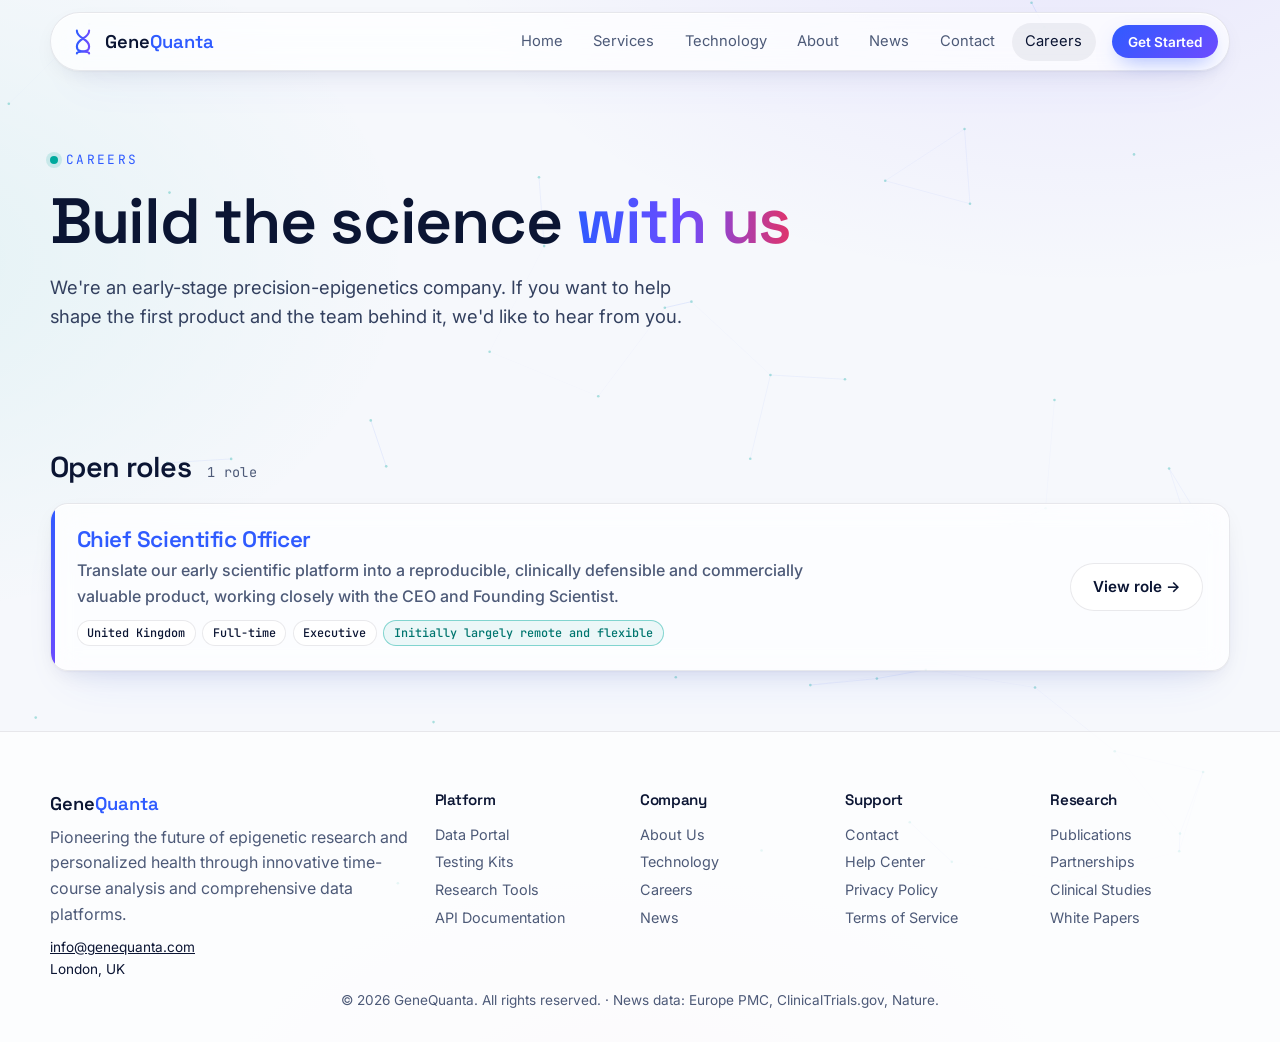
==== careers.html @ 1d5de852 "Add files via upload" ====
<!doctype html>
<html lang="en">
<head>
<meta charset="utf-8"><meta name="viewport" content="width=device-width,initial-scale=1">
<title>Careers · GeneQuanta</title>
<meta name="description" content="Join GeneQuanta. Open roles, including Chief Scientific Officer (United Kingdom, initially remote and flexible).">
<meta property="og:title" content="Careers at GeneQuanta"><meta property="og:description" content="Open roles at GeneQuanta, a precision-epigenetics company. Apply online."><meta property="og:type" content="website"><meta property="og:url" content="https://double2strand.github.io/genequanta-webpage/careers.html"><link rel="canonical" href="https://double2strand.github.io/genequanta-webpage/careers.html">
<meta name="theme-color" content="#f6f8fc">
<link rel="icon" href="assets/favicon.svg" type="image/svg+xml">
<link rel="preconnect" href="https://fonts.googleapis.com"><link rel="preconnect" href="https://fonts.gstatic.com" crossorigin>
<link href="https://fonts.googleapis.com/css2?family=Space+Grotesk:wght@400;500;600;700&family=Inter:wght@300;400;500;600&family=JetBrains+Mono:wght@400;500&display=swap" rel="stylesheet">
<link rel="stylesheet" href="assets/css/style.css">
<link rel="stylesheet" href="assets/css/careers.css">
<script type="application/ld+json">
{
 "@context": "https://schema.org/",
 "@type": "JobPosting",
 "title": "Chief Scientific Officer",
 "description": "<p>GeneQuanta is developing a proprietary epigenetic biomarker platform designed to identify functionally active regulatory regions.</p><p>As Chief Scientific Officer, you will work closely with the CEO and Founding Scientist to translate our early scientific platform into a reproducible, clinically defensible and commercially valuable product. This is a hands-on, outward-facing role for someone who enjoys the earliest stage of company formation. Initially, the work can be performed largely remotely and flexibly. As GeneQuanta raises funding and develops laboratory operations, the role is expected to grow into a full-time executive appointment.</p><ul><li>Define the lead product, intended use and target product profile.</li><li>Translate the founding science into a focused, stage-gated development plan.</li><li>Lead assay standardisation, analytical validation and biomarker development.</li><li>Design the clinical-validation strategy, including external cohorts and biobank partnerships.</li><li>Establish appropriate data, quality and regulatory foundations.</li><li>Build and eventually lead an integrated laboratory, computational and translational team.</li><li>Represent the company to investors, clinicians, regulators and pharmaceutical partners.</li><li>Support fundraising, scientific diligence, partnerships and intellectual-property development.</li></ul>",
 "identifier": {
  "@type": "PropertyValue",
  "name": "GeneQuanta Private Ltd",
  "value": "chief-scientific-officer"
 },
 "datePosted": "2026-10-07",
 "employmentType": "FULL_TIME",
 "hiringOrganization": {
  "@type": "Organization",
  "name": "GeneQuanta Private Ltd",
  "sameAs": "https://double2strand.github.io/genequanta-webpage/",
  "logo": "https://double2strand.github.io/genequanta-webpage/assets/favicon.svg"
 },
 "jobLocationType": "TELECOMMUTE",
 "applicantLocationRequirements": {
  "@type": "Country",
  "name": "United Kingdom"
 },
 "jobLocation": {
  "@type": "Place",
  "address": {
   "@type": "PostalAddress",
   "addressCountry": "GB"
  }
 },
 "directApply": true,
 "url": "https://double2strand.github.io/genequanta-webpage/careers.html#chief-scientific-officer"
}
</script>
</head>
<body class="careers">
<a class="skip" href="#main">Skip to content</a>
<canvas id="bg-net" aria-hidden="true"></canvas>
<header class="nav glass" id="top">
  <a href="index.html#home" class="brand" aria-label="GeneQuanta home"><svg viewBox="0 0 32 32" width="28" height="28" aria-hidden="true"><path d="M9 3c0 9 14 9 14 18s-14 4-14 8M23 3c0 9-14 9-14 18s14 4 14 8" fill="none" stroke="url(#lg)" stroke-width="2.4" stroke-linecap="round"/><defs><linearGradient id="lg" x1="0" x2="1"><stop stop-color="#2f5bff"/><stop offset="1" stop-color="#6d4bff"/></linearGradient></defs></svg><span>Gene<b>Quanta</b></span></a>
  <nav aria-label="Primary"><button class="burger" aria-expanded="false" aria-controls="navlinks" aria-label="Menu"><span></span><span></span></button>
    <ul id="navlinks"><li><a href="index.html#home">Home</a></li><li><a href="index.html#services">Services</a></li><li><a href="index.html#technology">Technology</a></li><li><a href="index.html#about">About</a></li><li><a href="index.html#news">News</a></li><li><a href="index.html#contact">Contact</a></li><li><a href="careers.html" class="on" aria-current="page">Careers</a></li></ul></nav>
  <a href="index.html#contact" class="btn btn-sm">Get Started</a>
</header>
<main id="main">
<section class="section c-hero">
  <p class="eyebrow mono"><span class="dot"></span> Careers</p>
  <h1>Build the science <span class="grad">with us</span></h1>
  <p class="lead">We're an early-stage precision-epigenetics company. If you want to help shape the first product and the team behind it, we'd like to hear from you.</p>
</section>

<section class="section c-list" id="roles" aria-labelledby="roles-h">
  <div class="c-list-head"><h2 id="roles-h">Open roles</h2><span class="mono small muted" id="roles-count"></span></div>
  <div class="roles" id="roles-list"></div>
</section>

<section class="section c-detail" id="job" hidden aria-live="polite">
  <a href="#roles" class="back link">← All roles</a>
  <div class="c-grid">
    <article class="c-body" id="job-body"></article>
    <aside class="c-side">
      <div class="glass c-facts" id="job-facts"></div>
    </aside>
  </div>

  <div class="glass c-apply" id="apply">
    <div class="c-apply-head"><p class="eyebrow mono">Apply</p><h2>Apply for <span id="apply-title"></span></h2><p class="muted" id="apply-note"></p><ul class="ticks" id="apply-prompts"></ul></div>
    <div class="notice" id="apply-closed" hidden></div>
    <form id="apply-form" novalidate>
      <input type="hidden" name="role_id">
      <div class="hp" aria-hidden="true"><label>Website<input name="website" tabindex="-1" autocomplete="off"></label></div>
      <div class="row"><label>Full name *<input name="name" required autocomplete="name" maxlength="120"></label><label>Email *<input name="email" type="email" required autocomplete="email" maxlength="200"></label></div>
      <div class="row"><label>Phone <span class="opt">(optional)</span><input name="phone" type="tel" autocomplete="tel" maxlength="40"></label><label>LinkedIn / portfolio URL<input name="links" type="url" placeholder="https://" maxlength="300"></label></div>
      <div class="row"><label>Current location *<input name="location" required autocomplete="address-level2" placeholder="City, country" maxlength="120"></label>
        <fieldset class="rtw"><legend>Do you have the right to work in the UK? *</legend><div class="seg"><label><input type="radio" name="right_to_work" value="Yes" required> Yes</label><label><input type="radio" name="right_to_work" value="No - would need sponsorship"> Need sponsorship</label><label><input type="radio" name="right_to_work" value="Not sure"> Not sure</label></div></fieldset></div>
      <label>Cover note * <span class="opt">(one page max; see prompts above)</span><textarea name="note" rows="8" required maxlength="6000"></textarea><span class="count mono small muted" id="note-count">0 / 6000</span></label>
      <div class="drop" id="drop"><input type="file" id="cv" name="cv" accept=".pdf,.doc,.docx,application/pdf,application/msword,application/vnd.openxmlformats-officedocument.wordprocessingml.document" required>
        <label for="cv" class="drop-inner"><svg viewBox="0 0 24 24" width="28" height="28" aria-hidden="true"><path d="M12 16V4m0 0-4 4m4-4 4 4M5 16v3a1 1 0 0 0 1 1h12a1 1 0 0 0 1-1v-3" fill="none" stroke="currentColor" stroke-width="1.8" stroke-linecap="round" stroke-linejoin="round"/></svg><span><b>Upload your CV *</b><br><span class="muted small">PDF, DOC or DOCX · max <span class="maxmb">5</span> MB · click or drop a file here</span></span></label>
        <p class="file mono small" id="cv-name" aria-live="polite"></p></div>
      <label class="consent"><input type="checkbox" name="consent" required> <span>I agree that GeneQuanta may use the information and CV I submit only to assess my application for this and related roles. It is stored privately, is not shared outside the hiring team, and is kept <span class="retention"></span>. You can ask us to delete it at any time by emailing <a class="fb-mail"></a>. *</span></label>
      <p class="form-error" id="form-error" role="alert" hidden></p>
      <div class="actions"><button class="btn" type="submit" id="submit">Submit application</button><span class="muted small" id="submit-hint"></span></div>
    </form>
    <div class="result" id="apply-ok" hidden tabindex="-1"><div class="tick-big" aria-hidden="true">✓</div><h3>Application received</h3><p>Thanks, <span id="ok-name"></span>. Your application for <b id="ok-role"></b> has reached the hiring team. We'll be in touch by email.</p><p class="mono small muted" id="ok-ref"></p></div>
  </div>
</section>
</main>
<footer class="foot">
  <div class="foot-grid">
    <div><a href="index.html#home" class="brand"><span>Gene<b>Quanta</b></span></a><p class="muted">Pioneering the future of epigenetic research and personalized health through innovative time-course analysis and comprehensive data platforms.</p><p class="small"><a href="mailto:info@genequanta.com">info@genequanta.com</a><br>London, UK</p></div>
    <div><h5>Platform</h5><a href="index.html#technology">Data Portal</a><a href="index.html#services">Testing Kits</a><a href="index.html#technology">Research Tools</a><a href="index.html#technology">API Documentation</a></div>
    <div><h5>Company</h5><a href="index.html#about">About Us</a><a href="index.html#technology">Technology</a><a href="careers.html">Careers</a><a href="index.html#news">News</a></div>
    <div><h5>Support</h5><a href="index.html#contact">Contact</a><a href="index.html#contact">Help Center</a><a href="index.html#contact">Privacy Policy</a><a href="index.html#contact">Terms of Service</a></div>
    <div><h5>Research</h5><a href="index.html#news">Publications</a><a href="index.html#contact">Partnerships</a><a href="index.html#news">Clinical Studies</a><a href="index.html#contact">White Papers</a></div>
  </div>
  <p class="copy small muted">© <span id="yr">2026</span> GeneQuanta. All rights reserved. · News data: Europe PMC, ClinicalTrials.gov, Nature.</p>
</footer>
<script src="assets/js/jobs.js"></script>
<script src="assets/js/careers-config.js"></script>
<script src="assets/js/careers.js"></script>
</body>
</html>
---- assets/css/style.css ----
:root{--bg:#f6f8fc;--bg2:#eef2f9;--ink:#0b1533;--mut:#4d5a78;--a:#2f5bff;--t:#00a99d;--b:#6d4bff;--c:#ff4d6d;--g:#c26a00;--line:rgba(11,21,51,.09);--glass:rgba(255,255,255,.72);--r:18px;--sh:0 1px 2px rgba(11,21,51,.04),0 8px 24px -8px rgba(11,21,51,.10),0 24px 48px -24px rgba(47,91,255,.14);--f:'Inter',system-ui,sans-serif;--h:'Space Grotesk',var(--f);--m:'JetBrains Mono',ui-monospace,monospace}
*{box-sizing:border-box;margin:0;padding:0}
html{scroll-behavior:smooth;scroll-padding-top:84px}
body{background:radial-gradient(1100px 650px at 85% -10%,rgba(109,75,255,.10),transparent 60%),radial-gradient(900px 600px at -10% 25%,rgba(0,169,157,.08),transparent 60%),radial-gradient(800px 500px at 50% 110%,rgba(255,77,109,.06),transparent 60%),var(--bg);color:var(--ink);font:400 16px/1.6 var(--f);overflow-x:hidden;-webkit-font-smoothing:antialiased}
a{color:inherit}img,svg,canvas{display:block}
.mono{font-family:var(--m);letter-spacing:.02em}.small{font-size:.85rem}.muted{color:var(--mut)}.center{text-align:center;display:flex;justify-content:center;margin:1.5rem auto 0}
.sr{position:absolute;width:1px;height:1px;overflow:hidden;clip:rect(0 0 0 0)}
.skip{position:absolute;left:-999px;top:8px;background:var(--a);color:#fff;padding:.5rem 1rem;border-radius:8px;z-index:100}.skip:focus{left:8px}
:focus-visible{outline:2px solid var(--a);outline-offset:3px;border-radius:6px}
#bg-net{position:fixed;inset:0;width:100%;height:100%;z-index:-1;opacity:.7;pointer-events:none}
.glass{background:var(--glass);border:1px solid var(--line);border-radius:var(--r);backdrop-filter:blur(14px) saturate(140%);-webkit-backdrop-filter:blur(14px) saturate(140%);box-shadow:var(--sh),inset 0 1px 0 rgba(255,255,255,.9)}
.grad{background:linear-gradient(90deg,#2f5bff,#6d4bff 50%,#e0336a);-webkit-background-clip:text;background-clip:text;color:transparent}
h1,h2,h3,h4,h5{font-family:var(--h);font-weight:600;letter-spacing:-.02em;line-height:1.1}
.btn{display:inline-flex;align-items:center;gap:.5rem;padding:.85rem 1.4rem;border-radius:999px;border:0;background:linear-gradient(135deg,#2f5bff,#6d4bff);color:#fff;font:600 .95rem var(--f);text-decoration:none;cursor:pointer;box-shadow:0 8px 22px -8px rgba(47,91,255,.55);transition:transform .2s,box-shadow .3s}
.btn:hover{transform:translateY(-2px);box-shadow:0 0 0 5px rgba(47,91,255,.12),0 14px 30px -10px rgba(109,75,255,.6)}
.btn-ghost{background:#fff;color:var(--ink);border:1px solid var(--line);box-shadow:none}.btn-ghost:hover{border-color:var(--a);box-shadow:0 6px 18px -8px rgba(47,91,255,.45)}
.btn-sm{padding:.55rem 1rem;font-size:.85rem}
/* nav */
.nav{position:fixed;top:12px;left:50%;transform:translateX(-50%);width:min(1180px,calc(100% - 24px));display:flex;align-items:center;gap:1rem;padding:.6rem .7rem .6rem 1.1rem;z-index:50;border-radius:999px}
.brand{display:flex;align-items:center;gap:.55rem;text-decoration:none;font:600 1.15rem var(--h)}.brand b{color:var(--a);font-weight:600}
.nav nav{margin-left:auto}.nav ul{display:flex;gap:.2rem;list-style:none}.nav ul a{display:block;padding:.45rem .85rem;border-radius:999px;text-decoration:none;color:var(--mut);font-size:.92rem;transition:.2s}.nav ul a:hover,.nav ul a.on{color:var(--ink);background:rgba(11,21,51,.06)}
.burger{display:none;background:none;border:0;width:40px;height:40px;cursor:pointer}.burger span{display:block;height:2px;width:22px;margin:5px auto;background:var(--ink);transition:.3s}
/* hero */
.hero{position:relative;min-height:100svh;display:flex;align-items:center;padding:120px max(24px,calc((100vw - 1180px)/2)) 80px;overflow:hidden}
#helix{position:absolute;inset:0;width:100%;height:100%}
.hero-inner{position:relative;max-width:640px;pointer-events:none}.hero-inner a,.hero-inner .stats{pointer-events:auto}
.eyebrow{color:var(--a);font-size:.8rem;text-transform:uppercase;letter-spacing:.18em;display:flex;align-items:center;gap:.5rem}
.dot,.live-dot{width:8px;height:8px;border-radius:50%;background:var(--a);box-shadow:0 0 0 3px color-mix(in srgb,var(--a) 18%,transparent);display:inline-block;animation:pulse 2s infinite}
@keyframes pulse{50%{opacity:.35}}
h1{font-size:clamp(2.6rem,6.4vw,5.2rem);margin:1rem 0 1.2rem}.lead{font-size:1.15rem;color:#33405f;max-width:540px}
.cta{display:flex;gap:.8rem;flex-wrap:wrap;margin-top:2rem}
.stats{display:grid;grid-template-columns:repeat(3,1fr);gap:.8rem;margin-top:2.6rem;max-width:560px}.stats div{padding:1rem 1.1rem}.stats dt{font:600 1.9rem var(--h);color:var(--ink)}.stats dd{color:var(--mut);font-size:.82rem}
.hint{margin-top:1.4rem;color:var(--mut);font-size:.75rem;display:flex;align-items:center;gap:.4rem}.m-dot{width:9px;height:9px;border-radius:50%;background:var(--c);box-shadow:0 0 0 3px color-mix(in srgb,var(--c) 18%,transparent);display:inline-block}
.scroll-cue{position:absolute;bottom:26px;left:50%;width:26px;height:42px;border:1.5px solid var(--line);border-radius:14px;transform:translateX(-50%)}.scroll-cue span{position:absolute;left:50%;top:8px;width:4px;height:8px;margin-left:-2px;border-radius:2px;background:var(--a);animation:cue 1.8s infinite}@keyframes cue{to{transform:translateY(14px);opacity:0}}
/* sections */
.section{padding:110px max(24px,calc((100vw - 1180px)/2))}
.head{max-width:720px;margin-bottom:3rem}.head h2{font-size:clamp(2rem,4.5vw,3.4rem);margin:.6rem 0 1rem}.head p:last-child{color:var(--mut);font-size:1.08rem}
.cards3{display:grid;grid-template-columns:repeat(3,1fr);gap:1.2rem}
.svc{padding:1.6rem;position:relative;overflow:hidden;transition:border-color .3s,transform .3s;transform-style:preserve-3d}
.svc:hover{border-color:rgba(47,91,255,.45)}
.svc::after{content:"";position:absolute;inset:0;background:radial-gradient(400px circle at var(--mx,50%) var(--my,0%),rgba(47,91,255,.12),transparent 40%);opacity:0;transition:.3s;pointer-events:none}.svc:hover::after{opacity:1}
.svc-art{height:120px;margin:-.4rem -.4rem 1.1rem;border-radius:12px;background:linear-gradient(160deg,rgba(47,91,255,.06),rgba(109,75,255,.08));border:1px solid var(--line);overflow:hidden}.svc-art svg{width:100%;height:100%}
.pill{display:inline-block;font:500 .72rem var(--m);text-transform:uppercase;letter-spacing:.1em;padding:.25rem .6rem;border-radius:999px;border:1px solid var(--line);color:var(--mut)}.pill.live{color:var(--a);border-color:rgba(47,91,255,.4)}.pill.soon{color:var(--g);border-color:rgba(194,106,0,.4)}
.svc h3{font-size:1.35rem;margin:.8rem 0 .5rem}.svc p{color:var(--mut)}
.ticks{list-style:none;margin:1rem 0;display:grid;gap:.4rem}.ticks li{padding-left:1.4rem;position:relative;font-size:.93rem}.ticks li::before{content:"";position:absolute;left:0;top:.5em;width:8px;height:8px;border-radius:2px;background:var(--a);transform:rotate(45deg);box-shadow:0 0 0 3px color-mix(in srgb,var(--a) 18%,transparent)}.ticks.two{grid-template-columns:1fr 1fr}
.link{color:var(--a);text-decoration:none;font-weight:500}.link:hover{text-decoration:underline}
.banner{margin-top:1.6rem;padding:2rem 2.2rem;display:flex;align-items:center;justify-content:space-between;gap:1.5rem;background:linear-gradient(120deg,rgba(47,91,255,.10),rgba(109,75,255,.14) 60%,rgba(255,77,109,.10));flex-wrap:wrap}.banner h3{font-size:1.6rem;margin-bottom:.4rem}.banner p{color:#33405f;max-width:620px}
/* pipeline */
.pipe{padding:1.4rem}.pipe-steps{list-style:none;display:grid;grid-template-columns:repeat(4,1fr);gap:.6rem;counter-reset:s;position:relative}
.pipe-steps button{width:100%;text-align:left;background:rgba(11,21,51,.03);border:1px solid var(--line);color:var(--mut);padding:.9rem 1rem;border-radius:12px;font:500 .98rem var(--h);cursor:pointer;transition:.25s;display:flex;flex-direction:column;gap:.2rem;position:relative;overflow:hidden}
.pipe-steps button span{font-size:.72rem;color:var(--a)}.pipe-steps button[aria-selected=true]{color:var(--ink);border-color:rgba(47,91,255,.5);background:rgba(47,91,255,.07);box-shadow:0 0 0 3px color-mix(in srgb,var(--a) 18%,transparent)}
.pipe-steps button[aria-selected=true]::after{content:"";position:absolute;left:0;bottom:0;height:2px;background:var(--a);animation:prog 6s linear forwards}@keyframes prog{from{width:0}to{width:100%}}
.pipe-body{display:grid;grid-template-columns:1.3fr 1fr;gap:1.4rem;margin-top:1.2rem;align-items:center}
#pipe-viz{width:100%;height:260px;border-radius:12px;background:linear-gradient(180deg,#fff,#f3f6fc);border:1px solid var(--line)}
.pipe-text h3{font-size:1.7rem;margin-bottom:.5rem}.pipe-text p{color:var(--mut);margin-bottom:1rem}
.tags{display:flex;flex-wrap:wrap;gap:.4rem}.tags span{font:500 .78rem var(--m);padding:.3rem .65rem;border-radius:999px;background:rgba(109,75,255,.15);border:1px solid rgba(109,75,255,.35)}
.platforms{margin-top:1.4rem;padding:1.8rem}.plat-head{display:flex;justify-content:space-between;align-items:center;gap:1rem;flex-wrap:wrap;margin-bottom:1.4rem}.plat-head h3{font-size:1.6rem}
.seg{display:inline-flex;gap:.25rem;padding:.25rem;border-radius:999px;background:rgba(11,21,51,.04);border:1px solid var(--line);flex-wrap:wrap}.seg button{background:none;border:0;color:var(--mut);padding:.5rem 1rem;border-radius:999px;cursor:pointer;font:500 .9rem var(--f);transition:.2s}.seg button[aria-selected=true],.seg button[aria-checked=true]{background:linear-gradient(135deg,#2f5bff,#6d4bff);color:#fff}
.seg.center{display:flex;width:max-content;margin:0 auto 1.4rem}
.plat-grid{display:grid;grid-template-columns:1fr 1.1fr;gap:1.6rem;align-items:center}.plat-grid h4{font-size:1.4rem;margin-bottom:.4rem}.plat-grid>div>p{color:var(--mut)}
.dash{border-radius:14px;border:1px solid var(--line);background:#fff;overflow:hidden}.dash-top{display:flex;align-items:center;gap:.5rem;padding:.6rem .9rem;border-bottom:1px solid var(--line);font-size:.75rem;color:var(--mut)}.dash-sp{flex:1}.dash-top i{width:9px;height:9px;border-radius:50%;background:rgba(11,21,51,.12)}
#dash-chart{width:100%;height:170px}.metrics{display:grid;grid-template-columns:repeat(4,1fr);border-top:1px solid var(--line)}.metrics div{padding:.8rem;text-align:center;border-right:1px solid var(--line)}.metrics div:last-child{border:0}.metrics b{display:block;font:600 1.3rem var(--h);color:var(--a)}.metrics small{color:var(--mut);font-size:.72rem}
/* about */
.mission{padding:2.4rem;margin-bottom:1.2rem;position:relative;overflow:hidden}.mission::before{content:"";position:absolute;right:-80px;top:-80px;width:260px;height:260px;border-radius:50%;background:radial-gradient(circle,rgba(109,75,255,.35),transparent 70%)}.mission h3{font:500 .8rem var(--m);color:var(--a);text-transform:uppercase;letter-spacing:.18em;margin-bottom:.8rem}.big{font:500 clamp(1.4rem,3vw,2.1rem)/1.3 var(--h);max-width:900px}
.values{display:grid;grid-template-columns:repeat(4,1fr);gap:1rem}.val{padding:1.4rem;transition:.3s}.val:hover{transform:translateY(-4px);border-color:rgba(47,91,255,.4)}.val svg{width:44px;height:44px;fill:none;stroke:var(--a);stroke-width:1.6;margin-bottom:.8rem}.val svg .f{fill:var(--c);stroke:none}.val:nth-child(2) svg{stroke:var(--b)}.val:nth-child(3) svg{stroke:var(--c)}.val:nth-child(4) svg{stroke:var(--g)}.val h4{font-size:1.15rem;margin-bottom:.3rem}.val p{color:var(--mut);font-size:.92rem}
.karyo{margin-top:1.4rem;padding:1.8rem}.k-head{display:flex;justify-content:space-between;gap:1rem;flex-wrap:wrap;align-items:center}.k-head h3{font-size:1.5rem}.k-head p{color:var(--mut)}
.k-body{display:grid;grid-template-columns:220px 1fr;gap:1.4rem;margin-top:1.4rem;align-items:center}.k-num{font:600 4rem/1 var(--h);color:var(--a)}.k-num small{display:block;font:400 .85rem var(--f);color:var(--mut)}#k-svg{width:100%;height:240px}
#k-svg rect{transition:opacity .2s,filter .2s;cursor:pointer}#k-svg g.dim rect{opacity:.25}#k-svg g.hi rect{filter:drop-shadow(0 0 6px var(--a))}
.team,.journey{margin-top:3.4rem}.team h3,.journey h3{font-size:1.6rem;margin-bottom:1.2rem}
.team-grid{display:grid;grid-template-columns:1fr 1fr;gap:1.2rem}.person{display:flex;gap:1.3rem;align-items:center;padding:1.6rem;transition:border-color .3s}.person:hover{border-color:rgba(109,75,255,.5)}
.avatar{width:84px;height:84px;flex:none;border-radius:22px;display:grid;place-items:center;font:600 1.6rem var(--h);color:#fff;background:conic-gradient(from 200deg,var(--a),var(--b),var(--a))}.avatar.alt{background:conic-gradient(from 20deg,var(--c),var(--b),var(--g),var(--c))}
.person h4{font-size:1.3rem}.role{color:var(--a);font-weight:500}.person .pill{margin-top:.5rem}
.tl{list-style:none;display:grid;grid-template-columns:repeat(4,1fr);gap:1rem;position:relative}.tl::before{content:"";position:absolute;left:0;right:0;top:14px;height:2px;background:linear-gradient(90deg,var(--a),var(--b),var(--c))}
.tl li{padding-top:2.6rem;position:relative}.tl li::before{content:"";position:absolute;top:7px;left:0;width:16px;height:16px;border-radius:50%;background:#fff;border:3px solid var(--a);box-shadow:0 0 0 4px rgba(47,91,255,.12)}.tl .yr{position:absolute;top:0;left:26px;color:var(--a);font-size:.85rem}.tl li>div{padding:1.1rem}.tl h4{margin-bottom:.3rem}.tl p{color:var(--mut);font-size:.9rem}
/* news */
.news-bar{padding:1rem 1.1rem;display:grid;gap:.8rem;margin-bottom:1.2rem}.chips{display:flex;flex-wrap:wrap;gap:.45rem}
.chip{background:rgba(11,21,51,.03);border:1px solid color-mix(in srgb,var(--c) 40%,transparent);color:var(--ink);border-radius:999px;padding:.45rem .9rem;cursor:pointer;font:500 .85rem var(--f);transition:.2s;display:inline-flex;align-items:center;gap:.45rem}.chip::before{content:"";width:8px;height:8px;border-radius:50%;background:var(--c);box-shadow:0 0 0 3px color-mix(in srgb,var(--c) 18%,transparent)}
.chip[aria-pressed=true]{background:color-mix(in srgb,var(--c) 22%,transparent);border-color:var(--c);box-shadow:0 0 0 3px color-mix(in srgb,var(--c) 18%,transparent)}
.news-ctrl{display:flex;gap:.6rem;flex-wrap:wrap}.search{flex:1;min-width:220px}
input,select,textarea{width:100%;background:#fff;border:1px solid var(--line);border-radius:12px;padding:.7rem .9rem;color:var(--ink);font:inherit;font-size:.92rem}input:focus,select:focus,textarea:focus{outline:none;border-color:var(--a);box-shadow:0 0 0 3px rgba(47,91,255,.15)}select{width:auto;cursor:pointer}
.news-meta{color:var(--mut)}#news-status{color:var(--g)}
.news-grid{display:grid;grid-template-columns:repeat(3,1fr);gap:1rem}
.news-card{display:flex;flex-direction:column;gap:.55rem;padding:1.2rem;text-decoration:none;position:relative;overflow:hidden;transition:transform .3s,border-color .3s;animation:in .5s var(--d,0ms) both}
.news-card::before{content:"";position:absolute;left:0;top:0;bottom:0;width:3px;background:var(--c)}
.news-card:hover{transform:translateY(-4px);border-color:color-mix(in srgb,var(--c) 55%,transparent)}
@keyframes in{from{opacity:0;transform:translateY(14px)}}
.nc-top{display:flex;justify-content:space-between;align-items:center;font-size:.78rem;color:var(--mut)}.badge{font:500 .7rem var(--m);text-transform:uppercase;letter-spacing:.08em;padding:.2rem .55rem;border-radius:6px;background:rgba(11,21,51,.06);border:1px solid var(--line);color:var(--ink)}
.src-journal{color:#4cc9f0;border-color:rgba(47,123,255,.4)}.src-preprint{color:var(--g);border-color:rgba(194,106,0,.4)}.src-clinicaltrial{color:var(--c);border-color:rgba(255,77,109,.45)}.src-news{color:var(--a);border-color:rgba(47,91,255,.45)}
.news-card h4{font-size:1.03rem;line-height:1.3;display:-webkit-box;-webkit-line-clamp:3;-webkit-box-orient:vertical;overflow:hidden}
.news-card p{color:var(--mut);font-size:.86rem;display:-webkit-box;-webkit-line-clamp:3;-webkit-box-orient:vertical;overflow:hidden;flex:1}
.nc-foot{display:flex;justify-content:space-between;gap:.5rem;font-size:.76rem;color:#5a6785;align-items:center}.venue{font-style:italic;overflow:hidden;text-overflow:ellipsis;white-space:nowrap}.nc-foot .tags i{display:inline-block;width:8px;height:8px;border-radius:50%;background:var(--c);margin-left:3px}
.news.loading .news-grid:empty::before{content:"";grid-column:1/-1;height:220px;border-radius:var(--r);background:linear-gradient(90deg,transparent,rgba(11,21,51,.05),transparent);background-size:200% 100%;animation:sh 1.2s infinite}@keyframes sh{to{background-position:-200% 0}}
.news-empty{grid-column:1/-1;color:var(--mut);text-align:center;padding:2rem}
/* contact */
.contact{display:grid;grid-template-columns:1.2fr 1fr;gap:1.2rem}form{padding:1.8rem;display:grid;gap:.9rem}form h3{font-size:1.4rem}form label{display:grid;gap:.35rem;font-size:.85rem;color:var(--mut)}.row{display:grid;grid-template-columns:1fr 1fr;gap:.9rem}form .btn{justify-self:start}
.cinfo{display:grid;grid-template-columns:1fr 1fr;gap:1rem;align-content:start}.ci{padding:1.1rem}.ci.wide{grid-column:1/-1}.ci h4{font:500 .75rem var(--m);text-transform:uppercase;letter-spacing:.14em;color:var(--a);margin-bottom:.4rem}.ci a{text-decoration:none}.ci a:hover{color:var(--a)}
.qa{display:flex;gap:.5rem;flex-wrap:wrap}.rt{display:grid;grid-template-columns:1fr 1fr;gap:.5rem}.rt div{display:flex;justify-content:space-between;gap:.5rem;padding:.5rem .7rem;border-radius:10px;background:rgba(11,21,51,.03);font-size:.86rem}.rt dd{color:var(--a);font-family:var(--m)}
.big-cta{margin-top:2.4rem;padding:2.6rem}
.foot{padding:60px max(24px,calc((100vw - 1180px)/2)) 30px;border-top:1px solid var(--line);background:rgba(255,255,255,.7)}.foot-grid{display:grid;grid-template-columns:2fr repeat(4,1fr);gap:1.6rem}.foot h5{font-size:.95rem;margin-bottom:.7rem}.foot-grid>div>a:not(.brand){display:block;color:var(--mut);text-decoration:none;font-size:.9rem;padding:.15rem 0}.foot-grid a:hover{color:var(--a)}.foot p{margin-top:.6rem}.copy{margin-top:2.4rem;text-align:center}
/* reveal */
.js .reveal{opacity:0;transform:translateY(26px);transition:opacity .8s cubic-bezier(.2,.7,.2,1),transform .8s cubic-bezier(.2,.7,.2,1)}.js .reveal.in{opacity:1;transform:none}
/* responsive */
@media (max-width:980px){.cards3,.news-grid{grid-template-columns:1fr 1fr}.values{grid-template-columns:1fr 1fr}.pipe-body,.plat-grid,.contact{grid-template-columns:1fr}.foot-grid{grid-template-columns:1fr 1fr 1fr}.foot-grid>div:first-child{grid-column:1/-1}}
@media (max-width:760px){
 .nav ul{position:fixed;top:70px;left:12px;right:12px;flex-direction:column;padding:.8rem;background:rgba(255,255,255,.97);box-shadow:var(--sh);border:1px solid var(--line);border-radius:18px;display:none}.nav ul.open{display:flex}.burger{display:block}.nav>.btn{display:none}
 .burger[aria-expanded=true] span:first-child{transform:translateY(3.5px) rotate(45deg)}.burger[aria-expanded=true] span:last-child{transform:translateY(-3.5px) rotate(-45deg)}
 #helix{opacity:.38}.hint{display:none}.eyebrow{font-size:.7rem}
 .cards3,.news-grid,.team-grid,.cinfo,.row,.rt{grid-template-columns:1fr}.values{grid-template-columns:1fr 1fr}.stats dt{font-size:1.4rem}.stats div{padding:.75rem}
 .pipe-steps{grid-template-columns:1fr 1fr}.ticks.two{grid-template-columns:1fr}.metrics{grid-template-columns:1fr 1fr}.metrics div:nth-child(2){border-right:0}.metrics div:nth-child(-n+2){border-bottom:1px solid var(--line)}
 .tl{grid-template-columns:1fr;padding-left:6px}.tl::before{left:13px;right:auto;top:0;bottom:0;width:2px;height:auto}.tl li{padding:0 0 0 2.4rem}.tl li::before{left:6px;top:4px}.tl .yr{position:static;display:block;margin-bottom:.3rem}
 .k-body{grid-template-columns:1fr}.k-num{font-size:3rem}.section{padding:80px 18px}.hero{padding:110px 18px 70px;align-items:flex-end}.lead{font-size:1rem}
 .foot-grid{grid-template-columns:1fr 1fr}.banner{padding:1.5rem}.person{flex-direction:column;align-items:flex-start}
}
@media (prefers-reduced-motion:reduce){*,*::before,*::after{animation:none!important;transition:none!important;scroll-behavior:auto!important}.js .reveal{opacity:1;transform:none}}

.stats.qual dt{font-size:1.15rem;background:linear-gradient(90deg,var(--a),var(--b));-webkit-background-clip:text;background-clip:text;color:transparent}.stats.qual dd{font-size:.8rem;line-height:1.35;margin-top:.2rem}.metrics b{font-size:1.02rem}.news-grid.co{grid-template-columns:repeat(2,1fr)}@media(max-width:760px){.news-grid.co{grid-template-columns:1fr}.stats.qual dt{font-size:.95rem}.stats.qual dd{font-size:.72rem}}

/* light-theme polish */
.dot,.live-dot{background:var(--t);box-shadow:0 0 0 4px rgba(0,169,157,.15)}.m-dot{background:var(--c);box-shadow:none}.eyebrow{color:var(--a)}.pill.live{color:#00756f;border-color:rgba(0,169,157,.45);background:rgba(0,169,157,.08)}.pill.soon{color:#a35400;border-color:rgba(194,106,0,.4);background:rgba(245,158,11,.08)}.ticks li::before{background:linear-gradient(135deg,var(--a),var(--b));box-shadow:none}.svc-art{background:linear-gradient(160deg,#f2f6ff,#f7f3ff)}.val svg .f{fill:var(--c)}.chip{background:#fff}.chip[aria-pressed=true]{color:var(--ink)}.nc-top .badge{background:#fff}.src-journal{color:#1f4fe0;border-color:rgba(47,91,255,.35)}.src-preprint{color:#a35400;border-color:rgba(194,106,0,.4)}.src-clinicaltrial{color:#c81e4b;border-color:rgba(224,51,106,.4)}.src-news{color:#00756f;border-color:rgba(0,169,157,.45)}.k-num{background:linear-gradient(90deg,#2f5bff,#6d4bff);-webkit-background-clip:text;background-clip:text;color:transparent}.metrics b{color:var(--a)}.rt dd{color:var(--a)}.news-card:hover,.svc:hover,.val:hover,.person:hover{box-shadow:0 2px 4px rgba(11,21,51,.05),0 20px 40px -16px rgba(47,91,255,.28)}.burger span{background:var(--ink)}.tags span{color:#3a2fb8}#news-status{color:#a35400}.skip{color:#fff}
.ptm{display:inline-block;background:var(--p);color:#fff;font:600 .68rem var(--m);padding:.08rem .42rem;border-radius:999px;margin-left:.15rem}
@media (max-width:760px){#helix{opacity:.5}}
.pill.dev{color:#a35400;border-color:rgba(194,106,0,.4);background:repeating-linear-gradient(135deg,rgba(245,158,11,.10) 0 6px,rgba(245,158,11,.03) 6px 12px)}
.avatar.has-photo{padding:0;overflow:hidden;background:#e9edf7;box-shadow:0 0 0 3px #fff,0 6px 18px -6px rgba(11,21,51,.3)}.avatar img{width:100%;height:100%;object-fit:cover;display:block}.avatar picture{display:contents}.person .avatar{width:96px;height:96px}
.tlm{list-style:none;display:grid;grid-template-columns:repeat(3,1fr);position:relative;max-width:900px;margin-top:.4rem}.tlm::before{content:"";position:absolute;left:5px;right:0;top:5px;height:1px;background:linear-gradient(90deg,rgba(47,91,255,.5) 0 66%,rgba(11,21,51,.15) 66%)}
.tlm li{position:relative;padding:1.6rem 1.2rem 0 0;display:grid;gap:.25rem;align-content:start}.tlm li::before{content:"";position:absolute;top:0;left:0;width:11px;height:11px;border-radius:50%;background:#fff;border:2px solid var(--a)}.tlm li.done::before{background:var(--a)}
.tlm li.now::before{background:#fff;border-color:var(--t);box-shadow:0 0 0 5px rgba(0,169,157,.15);animation:pulse 2.4s infinite}.tlm .when{font-size:.75rem;color:var(--mut);text-transform:uppercase;letter-spacing:.12em}.tlm .what{font:500 1.02rem var(--h);color:var(--ink)}.tlm em{display:block;font:400 .78rem var(--f);font-style:normal;color:var(--mut)}.tlm li.now .when{color:#00756f}.tlm li.now em{color:#00756f}
@media (max-width:760px){.tlm{grid-template-columns:1fr;gap:1.3rem;padding-left:1.6rem}.tlm::before{left:5px;right:auto;top:5px;bottom:5px;width:1px;height:auto;background:linear-gradient(180deg,rgba(47,91,255,.5) 0 66%,rgba(11,21,51,.15) 66%)}.tlm li{padding:0}.tlm li::before{left:-1.6rem;top:3px}.person{flex-direction:row;align-items:center}.person .avatar{width:80px;height:80px}}
---- assets/css/careers.css ----
/* Careers page */
.careers .section{padding-top:60px;padding-bottom:60px}
.c-hero{padding-top:150px!important;max-width:none}.c-hero h1{font-size:clamp(2.3rem,5vw,4rem);margin:1rem 0}.c-hero .lead{max-width:640px}
.c-list-head{display:flex;align-items:baseline;gap:1rem;margin-bottom:1.2rem}.c-list-head h2{font-size:1.8rem}
.roles{display:grid;gap:1rem}
.role{display:grid;grid-template-columns:1fr auto;gap:1rem 2rem;align-items:center;padding:1.5rem 1.6rem;text-decoration:none;transition:transform .25s,box-shadow .25s,border-color .25s;position:relative;overflow:hidden}
.role::before{content:"";position:absolute;left:0;top:0;bottom:0;width:4px;background:linear-gradient(180deg,var(--a),var(--b))}
.role:hover{transform:translateY(-3px);border-color:rgba(47,91,255,.35);box-shadow:0 2px 4px rgba(11,21,51,.05),0 20px 40px -16px rgba(47,91,255,.28)}
.role h3{font-size:1.4rem;margin-bottom:.35rem}.role p{color:var(--mut);max-width:760px}
.meta{display:flex;flex-wrap:wrap;gap:.4rem;margin-top:.7rem}.meta span{font:500 .74rem var(--m);padding:.25rem .6rem;border-radius:999px;background:#fff;border:1px solid var(--line);color:var(--ink)}.meta span.hot{color:#00756f;border-color:rgba(0,169,157,.45);background:rgba(0,169,157,.07)}
.role .go{white-space:nowrap}
.back{display:inline-block;margin-bottom:1.2rem}
.c-grid{display:grid;grid-template-columns:1fr 320px;gap:2rem;align-items:start}
.c-body h1{font-size:clamp(2rem,4vw,3rem);margin:.2rem 0 .6rem}.c-body .sub{color:var(--mut);margin-bottom:1.6rem}
.c-body section{margin:1.6rem 0}.c-body h2{font-size:1.25rem;margin-bottom:.6rem}.c-body p{color:#33405f;margin-bottom:.7rem;max-width:72ch}.c-body .ticks{margin:.4rem 0 0}.c-body .ticks li{color:#33405f;max-width:70ch}
.c-side{position:sticky;top:96px}.c-facts{padding:1.4rem}.c-facts dl{display:grid;gap:.8rem;margin-bottom:1.2rem}.c-facts dt{font:500 .7rem var(--m);text-transform:uppercase;letter-spacing:.12em;color:var(--mut)}.c-facts dd{font-weight:500}.c-facts .btn{width:100%;justify-content:center}.c-facts .li{display:block;text-align:center;margin-top:.8rem;font-size:.85rem}
.c-apply{margin-top:2.4rem;padding:2rem;scroll-margin-top:90px}.c-apply-head h2{font-size:1.7rem;margin:.4rem 0 .6rem}.c-apply-head .ticks{margin-bottom:1.4rem}
#apply-form{display:grid;gap:1rem}#apply-form label{display:grid;gap:.35rem;font-size:.86rem;color:var(--mut);position:relative}.opt{color:#8a94ad;font-weight:400}
#apply-form input[type=text],#apply-form input:not([type]),#apply-form input[type=email],#apply-form input[type=tel],#apply-form input[type=url],#apply-form textarea{color:var(--ink)}
.rtw{border:0;display:grid;gap:.35rem}.rtw legend{font-size:.86rem;color:var(--mut);margin-bottom:.35rem}.rtw .seg{display:flex;width:100%}.rtw .seg label{flex:1;display:flex!important;align-items:center;justify-content:center;gap:.35rem;padding:.55rem .6rem;border-radius:999px;cursor:pointer;color:var(--ink)!important;font-size:.85rem!important;text-align:center}
.rtw .seg input{accent-color:var(--a)}.rtw .seg label:has(input:checked){background:linear-gradient(135deg,#2f5bff,#6d4bff);color:#fff!important}
.count{position:absolute;right:.6rem;bottom:.5rem}
.drop{position:relative;border:1.5px dashed rgba(47,91,255,.35);border-radius:14px;background:rgba(47,91,255,.03);transition:.2s}.drop.over{background:rgba(47,91,255,.08);border-color:var(--a)}.drop.ok{border-style:solid;border-color:rgba(0,169,157,.55);background:rgba(0,169,157,.05)}.drop.bad{border-color:#e0336a;background:rgba(224,51,106,.05)}
.drop input{position:absolute;width:1px;height:1px;opacity:0}.drop input:focus-visible+label{outline:2px solid var(--a);outline-offset:3px;border-radius:12px}
.drop-inner{display:flex!important;flex-direction:row!important;align-items:center;gap:1rem!important;padding:1.1rem 1.2rem;cursor:pointer;color:var(--ink)!important;font-size:.95rem!important}.drop-inner svg{color:var(--a);flex:none}
.file{padding:0 1.2rem .9rem;color:#00756f}.drop.bad .file{color:#c81e4b}.file:empty{display:none}
.consent{display:flex!important;gap:.6rem!important;align-items:flex-start;font-size:.82rem!important;line-height:1.5}.consent input{margin-top:.25rem;width:16px;height:16px;flex:none;accent-color:var(--a)}.consent a{color:var(--a)}
.hp{position:absolute!important;left:-9999px;width:1px;height:1px;overflow:hidden}
.form-error{color:#c81e4b;background:rgba(224,51,106,.06);border:1px solid rgba(224,51,106,.3);padding:.7rem .9rem;border-radius:10px;font-size:.9rem}
.actions{display:flex;align-items:center;gap:1rem;flex-wrap:wrap}.btn[disabled]{opacity:.65;cursor:progress}
.invalid{border-color:#e0336a!important;box-shadow:0 0 0 3px rgba(224,51,106,.12)!important}
.notice{padding:1rem 1.1rem;border-radius:12px;background:rgba(245,158,11,.08);border:1px solid rgba(194,106,0,.35);color:#7a4100;margin-bottom:1.2rem;font-size:.92rem}.notice a{color:#7a4100;font-weight:600}
.result{text-align:center;padding:2rem 1rem}.tick-big{width:64px;height:64px;margin:0 auto 1rem;border-radius:50%;display:grid;place-items:center;font-size:2rem;color:#fff;background:linear-gradient(135deg,#00a99d,#2f5bff);box-shadow:0 10px 30px -10px rgba(0,169,157,.6)}.result h3{font-size:1.6rem;margin-bottom:.5rem}.result p{color:var(--mut);max-width:520px;margin:0 auto .4rem}
.spin{width:16px;height:16px;border:2px solid rgba(255,255,255,.5);border-top-color:#fff;border-radius:50%;animation:sp 0.8s linear infinite;display:inline-block}@keyframes sp{to{transform:rotate(360deg)}}
@media (max-width:900px){.c-grid{grid-template-columns:1fr}.c-side{position:static;order:-1}}
@media (max-width:760px){.role{grid-template-columns:1fr}.c-apply{padding:1.3rem}.rtw .seg{flex-direction:column;border-radius:16px}.c-hero{padding-top:120px!important}}
.rtw .seg input{position:absolute;opacity:0;width:1px;height:1px;padding:0;margin:0}.rtw .seg label:has(input:focus-visible){outline:2px solid var(--a);outline-offset:2px}
.consent input{width:16px!important;padding:0!important}
body.detail .c-hero{display:none}body.detail .c-detail{padding-top:120px}
[hidden]{display:none!important}
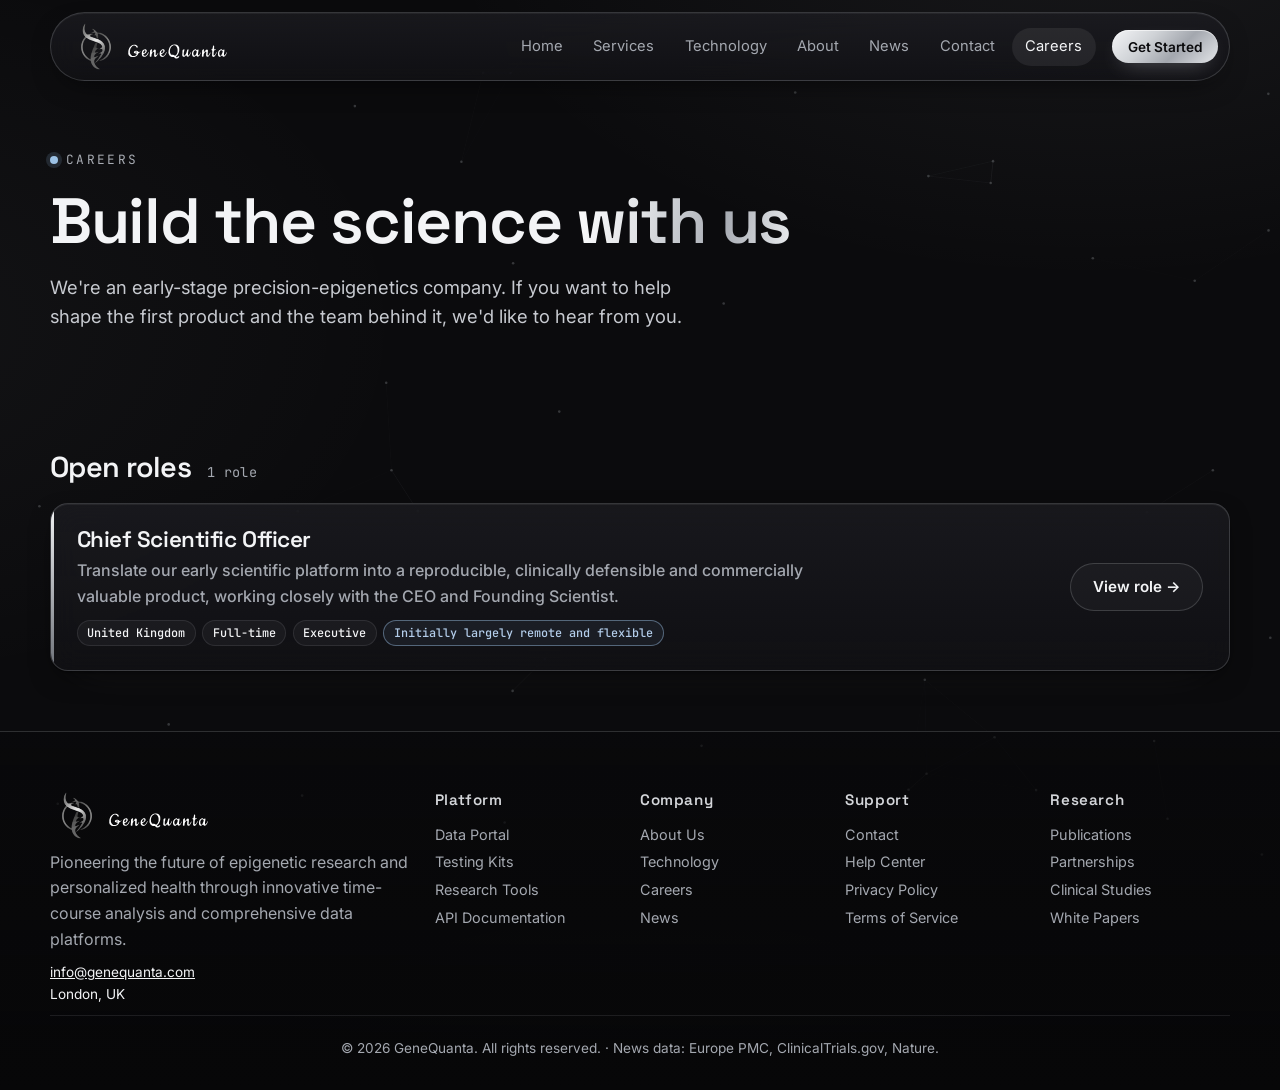
==== commit d645ba04: "Add files via upload" ====
--- a/careers.html
+++ b/careers.html
@@ -4,9 +4,9 @@
 <meta charset="utf-8"><meta name="viewport" content="width=device-width,initial-scale=1">
 <title>Careers · GeneQuanta</title>
 <meta name="description" content="Join GeneQuanta. Open roles, including Chief Scientific Officer (United Kingdom, initially remote and flexible).">
-<meta property="og:title" content="Careers at GeneQuanta"><meta property="og:description" content="Open roles at GeneQuanta, a precision-epigenetics company. Apply online."><meta property="og:type" content="website"><meta property="og:url" content="https://double2strand.github.io/genequanta-webpage/careers.html"><link rel="canonical" href="https://double2strand.github.io/genequanta-webpage/careers.html">
-<meta name="theme-color" content="#f6f8fc">
-<link rel="icon" href="assets/favicon.svg" type="image/svg+xml">
+<meta property="og:title" content="Careers at GeneQuanta"><meta property="og:description" content="Open roles at GeneQuanta, a precision-epigenetics company. Apply online."><meta property="og:type" content="website"><meta property="og:image" content="https://double2strand.github.io/genequanta-webpage/assets/img/og-image.png"><meta property="og:image:width" content="1200"><meta property="og:image:height" content="630"><meta property="og:image:alt" content="GeneQuanta logo: a silver DNA double helix through a ring"><meta name="twitter:card" content="summary_large_image"><meta property="og:url" content="https://double2strand.github.io/genequanta-webpage/careers.html"><link rel="canonical" href="https://double2strand.github.io/genequanta-webpage/careers.html">
+<meta name="theme-color" content="#0b0b0d">
+<link rel="icon" href="assets/favicon.svg" type="image/svg+xml"><link rel="icon" href="assets/favicon-32.png" sizes="32x32" type="image/png"><link rel="apple-touch-icon" href="assets/apple-touch-icon.png">
 <link rel="preconnect" href="https://fonts.googleapis.com"><link rel="preconnect" href="https://fonts.gstatic.com" crossorigin>
 <link href="https://fonts.googleapis.com/css2?family=Space+Grotesk:wght@400;500;600;700&family=Inter:wght@300;400;500;600&family=JetBrains+Mono:wght@400;500&display=swap" rel="stylesheet">
 <link rel="stylesheet" href="assets/css/style.css">
@@ -28,7 +28,7 @@
   "@type": "Organization",
   "name": "GeneQuanta Private Ltd",
   "sameAs": "https://double2strand.github.io/genequanta-webpage/",
-  "logo": "https://double2strand.github.io/genequanta-webpage/assets/favicon.svg"
+  "logo": "https://double2strand.github.io/genequanta-webpage/assets/img/logo/gq-logo-512.png"
  },
  "jobLocationType": "TELECOMMUTE",
  "applicantLocationRequirements": {
@@ -51,7 +51,7 @@
 <a class="skip" href="#main">Skip to content</a>
 <canvas id="bg-net" aria-hidden="true"></canvas>
 <header class="nav glass" id="top">
-  <a href="index.html#home" class="brand" aria-label="GeneQuanta home"><svg viewBox="0 0 32 32" width="28" height="28" aria-hidden="true"><path d="M9 3c0 9 14 9 14 18s-14 4-14 8M23 3c0 9-14 9-14 18s14 4 14 8" fill="none" stroke="url(#lg)" stroke-width="2.4" stroke-linecap="round"/><defs><linearGradient id="lg" x1="0" x2="1"><stop stop-color="#2f5bff"/><stop offset="1" stop-color="#6d4bff"/></linearGradient></defs></svg><span>Gene<b>Quanta</b></span></a>
+  <a href="index.html#home" class="brand" aria-label="GeneQuanta home"><img src="assets/img/logo/gq-logo-horizontal.svg" alt="" width="133" height="40"></a>
   <nav aria-label="Primary"><button class="burger" aria-expanded="false" aria-controls="navlinks" aria-label="Menu"><span></span><span></span></button>
     <ul id="navlinks"><li><a href="index.html#home">Home</a></li><li><a href="index.html#services">Services</a></li><li><a href="index.html#technology">Technology</a></li><li><a href="index.html#about">About</a></li><li><a href="index.html#news">News</a></li><li><a href="index.html#contact">Contact</a></li><li><a href="careers.html" class="on" aria-current="page">Careers</a></li></ul></nav>
   <a href="index.html#contact" class="btn btn-sm">Get Started</a>
@@ -101,7 +101,7 @@
 </main>
 <footer class="foot">
   <div class="foot-grid">
-    <div><a href="index.html#home" class="brand"><span>Gene<b>Quanta</b></span></a><p class="muted">Pioneering the future of epigenetic research and personalized health through innovative time-course analysis and comprehensive data platforms.</p><p class="small"><a href="mailto:info@genequanta.com">info@genequanta.com</a><br>London, UK</p></div>
+    <div><a href="index.html#home" class="brand" aria-label="GeneQuanta home"><img src="assets/img/logo/gq-logo-horizontal.svg" alt="" width="160" height="48"></a><p class="muted">Pioneering the future of epigenetic research and personalized health through innovative time-course analysis and comprehensive data platforms.</p><p class="small"><a href="mailto:info@genequanta.com">info@genequanta.com</a><br>London, UK</p></div>
     <div><h5>Platform</h5><a href="index.html#technology">Data Portal</a><a href="index.html#services">Testing Kits</a><a href="index.html#technology">Research Tools</a><a href="index.html#technology">API Documentation</a></div>
     <div><h5>Company</h5><a href="index.html#about">About Us</a><a href="index.html#technology">Technology</a><a href="careers.html">Careers</a><a href="index.html#news">News</a></div>
     <div><h5>Support</h5><a href="index.html#contact">Contact</a><a href="index.html#contact">Help Center</a><a href="index.html#contact">Privacy Policy</a><a href="index.html#contact">Terms of Service</a></div>
--- a/assets/css/style.css
+++ b/assets/css/style.css
@@ -1,24 +1,24 @@
-:root{--bg:#f6f8fc;--bg2:#eef2f9;--ink:#0b1533;--mut:#4d5a78;--a:#2f5bff;--t:#00a99d;--b:#6d4bff;--c:#ff4d6d;--g:#c26a00;--line:rgba(11,21,51,.09);--glass:rgba(255,255,255,.72);--r:18px;--sh:0 1px 2px rgba(11,21,51,.04),0 8px 24px -8px rgba(11,21,51,.10),0 24px 48px -24px rgba(47,91,255,.14);--f:'Inter',system-ui,sans-serif;--h:'Space Grotesk',var(--f);--m:'JetBrains Mono',ui-monospace,monospace}
+:root{color-scheme:dark;--bg:#0b0b0d;--bg2:#111114;--s1:#141417;--s2:#1a1a1e;--s3:#232328;--ink:#f3f4f6;--mut:#a4a8b0;--dim:#8a8f98;--a:#d4d6da;--b:#9a9ea6;--t:#5ccbb8;--c:#f08a9c;--g:#d9b660;--acc:#9cc2e6;--sil1:#f4f5f6;--sil2:#d4d6da;--sil3:#a7abb2;--sil4:#6c7078;--silver:linear-gradient(135deg,#f4f5f7 0%,#cfd2d6 34%,#a3a7ae 62%,#e4e6e9 100%);--silver-text:linear-gradient(100deg,#ffffff 0%,#dfe1e4 32%,#a7abb2 68%,#eceef0 100%);--line:rgba(220,224,230,.10);--line2:rgba(220,224,230,.18);--glass:rgba(20,20,24,.72);--r:18px;--sh:0 1px 2px rgba(0,0,0,.4),0 10px 28px -10px rgba(0,0,0,.65),0 24px 48px -24px rgba(214,218,226,.06);--f:'Inter',system-ui,sans-serif;--h:'Space Grotesk',var(--f);--m:'JetBrains Mono',ui-monospace,monospace}
 *{box-sizing:border-box;margin:0;padding:0}
 html{scroll-behavior:smooth;scroll-padding-top:84px}
-body{background:radial-gradient(1100px 650px at 85% -10%,rgba(109,75,255,.10),transparent 60%),radial-gradient(900px 600px at -10% 25%,rgba(0,169,157,.08),transparent 60%),radial-gradient(800px 500px at 50% 110%,rgba(255,77,109,.06),transparent 60%),var(--bg);color:var(--ink);font:400 16px/1.6 var(--f);overflow-x:hidden;-webkit-font-smoothing:antialiased}
+body{background:radial-gradient(1100px 650px at 85% -10%,rgba(214,218,226,.07),transparent 60%),radial-gradient(900px 600px at -10% 30%,rgba(214,218,226,.04),transparent 60%),radial-gradient(800px 500px at 50% 110%,rgba(156,194,230,.035),transparent 60%),var(--bg);color:var(--ink);font:400 16px/1.6 var(--f);overflow-x:hidden;-webkit-font-smoothing:antialiased}
 a{color:inherit}img,svg,canvas{display:block}
 .mono{font-family:var(--m);letter-spacing:.02em}.small{font-size:.85rem}.muted{color:var(--mut)}.center{text-align:center;display:flex;justify-content:center;margin:1.5rem auto 0}
 .sr{position:absolute;width:1px;height:1px;overflow:hidden;clip:rect(0 0 0 0)}
 .skip{position:absolute;left:-999px;top:8px;background:var(--a);color:#fff;padding:.5rem 1rem;border-radius:8px;z-index:100}.skip:focus{left:8px}
-:focus-visible{outline:2px solid var(--a);outline-offset:3px;border-radius:6px}
+:focus-visible{outline:2px solid var(--acc);outline-offset:3px;border-radius:6px}
 #bg-net{position:fixed;inset:0;width:100%;height:100%;z-index:-1;opacity:.7;pointer-events:none}
-.glass{background:var(--glass);border:1px solid var(--line);border-radius:var(--r);backdrop-filter:blur(14px) saturate(140%);-webkit-backdrop-filter:blur(14px) saturate(140%);box-shadow:var(--sh),inset 0 1px 0 rgba(255,255,255,.9)}
-.grad{background:linear-gradient(90deg,#2f5bff,#6d4bff 50%,#e0336a);-webkit-background-clip:text;background-clip:text;color:transparent}
+.glass{background:var(--glass);border:1px solid var(--line);border-radius:var(--r);border-color:var(--line2);backdrop-filter:blur(14px) saturate(140%);-webkit-backdrop-filter:blur(14px) saturate(140%);box-shadow:var(--sh),inset 0 1px 0 rgba(255,255,255,.06)}
+.grad{background:var(--silver-text);-webkit-background-clip:text;background-clip:text;color:transparent}
 h1,h2,h3,h4,h5{font-family:var(--h);font-weight:600;letter-spacing:-.02em;line-height:1.1}
-.btn{display:inline-flex;align-items:center;gap:.5rem;padding:.85rem 1.4rem;border-radius:999px;border:0;background:linear-gradient(135deg,#2f5bff,#6d4bff);color:#fff;font:600 .95rem var(--f);text-decoration:none;cursor:pointer;box-shadow:0 8px 22px -8px rgba(47,91,255,.55);transition:transform .2s,box-shadow .3s}
-.btn:hover{transform:translateY(-2px);box-shadow:0 0 0 5px rgba(47,91,255,.12),0 14px 30px -10px rgba(109,75,255,.6)}
-.btn-ghost{background:#fff;color:var(--ink);border:1px solid var(--line);box-shadow:none}.btn-ghost:hover{border-color:var(--a);box-shadow:0 6px 18px -8px rgba(47,91,255,.45)}
+.btn{display:inline-flex;align-items:center;gap:.5rem;padding:.85rem 1.4rem;border-radius:999px;border:0;background:var(--silver);color:#0b0b0d;font:600 .95rem var(--f);text-decoration:none;cursor:pointer;box-shadow:0 8px 22px -8px rgba(214,218,226,0.413);transition:transform .2s,box-shadow .3s}
+.btn:hover{transform:translateY(-2px);box-shadow:0 0 0 5px rgba(214,218,226,0.09),0 14px 30px -10px rgba(168,173,182,0.45)}
+.btn-ghost{background:rgba(255,255,255,.03);color:var(--ink);border:1px solid var(--line);box-shadow:none}.btn-ghost:hover{border-color:var(--a);box-shadow:0 6px 18px -8px rgba(214,218,226,0.338)}
 .btn-sm{padding:.55rem 1rem;font-size:.85rem}
 /* nav */
 .nav{position:fixed;top:12px;left:50%;transform:translateX(-50%);width:min(1180px,calc(100% - 24px));display:flex;align-items:center;gap:1rem;padding:.6rem .7rem .6rem 1.1rem;z-index:50;border-radius:999px}
-.brand{display:flex;align-items:center;gap:.55rem;text-decoration:none;font:600 1.15rem var(--h)}.brand b{color:var(--a);font-weight:600}
-.nav nav{margin-left:auto}.nav ul{display:flex;gap:.2rem;list-style:none}.nav ul a{display:block;padding:.45rem .85rem;border-radius:999px;text-decoration:none;color:var(--mut);font-size:.92rem;transition:.2s}.nav ul a:hover,.nav ul a.on{color:var(--ink);background:rgba(11,21,51,.06)}
+.brand{display:flex;align-items:center;gap:.55rem;text-decoration:none;font:600 1.15rem var(--h)}.brand b{color:var(--a);font-weight:600}.brand img{display:block;height:34px;width:auto}
+.nav nav{margin-left:auto}.nav ul{display:flex;gap:.2rem;list-style:none}.nav ul a{display:block;padding:.45rem .85rem;border-radius:999px;text-decoration:none;color:var(--mut);font-size:.92rem;transition:.2s}.nav ul a:hover,.nav ul a.on{color:var(--ink);background:rgba(255,255,255,0.069)}
 .burger{display:none;background:none;border:0;width:40px;height:40px;cursor:pointer}.burger span{display:block;height:2px;width:22px;margin:5px auto;background:var(--ink);transition:.3s}
 /* hero */
 .hero{position:relative;min-height:100svh;display:flex;align-items:center;padding:120px max(24px,calc((100vw - 1180px)/2)) 80px;overflow:hidden}
@@ -27,7 +27,7 @@
 .eyebrow{color:var(--a);font-size:.8rem;text-transform:uppercase;letter-spacing:.18em;display:flex;align-items:center;gap:.5rem}
 .dot,.live-dot{width:8px;height:8px;border-radius:50%;background:var(--a);box-shadow:0 0 0 3px color-mix(in srgb,var(--a) 18%,transparent);display:inline-block;animation:pulse 2s infinite}
 @keyframes pulse{50%{opacity:.35}}
-h1{font-size:clamp(2.6rem,6.4vw,5.2rem);margin:1rem 0 1.2rem}.lead{font-size:1.15rem;color:#33405f;max-width:540px}
+h1{font-size:clamp(2.6rem,6.4vw,5.2rem);margin:1rem 0 1.2rem}.lead{font-size:1.15rem;color:#c7cad0;max-width:540px}
 .cta{display:flex;gap:.8rem;flex-wrap:wrap;margin-top:2rem}
 .stats{display:grid;grid-template-columns:repeat(3,1fr);gap:.8rem;margin-top:2.6rem;max-width:560px}.stats div{padding:1rem 1.1rem}.stats dt{font:600 1.9rem var(--h);color:var(--ink)}.stats dd{color:var(--mut);font-size:.82rem}
 .hint{margin-top:1.4rem;color:var(--mut);font-size:.75rem;display:flex;align-items:center;gap:.4rem}.m-dot{width:9px;height:9px;border-radius:50%;background:var(--c);box-shadow:0 0 0 3px color-mix(in srgb,var(--c) 18%,transparent);display:inline-block}
@@ -37,72 +37,72 @@
 .head{max-width:720px;margin-bottom:3rem}.head h2{font-size:clamp(2rem,4.5vw,3.4rem);margin:.6rem 0 1rem}.head p:last-child{color:var(--mut);font-size:1.08rem}
 .cards3{display:grid;grid-template-columns:repeat(3,1fr);gap:1.2rem}
 .svc{padding:1.6rem;position:relative;overflow:hidden;transition:border-color .3s,transform .3s;transform-style:preserve-3d}
-.svc:hover{border-color:rgba(47,91,255,.45)}
-.svc::after{content:"";position:absolute;inset:0;background:radial-gradient(400px circle at var(--mx,50%) var(--my,0%),rgba(47,91,255,.12),transparent 40%);opacity:0;transition:.3s;pointer-events:none}.svc:hover::after{opacity:1}
-.svc-art{height:120px;margin:-.4rem -.4rem 1.1rem;border-radius:12px;background:linear-gradient(160deg,rgba(47,91,255,.06),rgba(109,75,255,.08));border:1px solid var(--line);overflow:hidden}.svc-art svg{width:100%;height:100%}
-.pill{display:inline-block;font:500 .72rem var(--m);text-transform:uppercase;letter-spacing:.1em;padding:.25rem .6rem;border-radius:999px;border:1px solid var(--line);color:var(--mut)}.pill.live{color:var(--a);border-color:rgba(47,91,255,.4)}.pill.soon{color:var(--g);border-color:rgba(194,106,0,.4)}
+.svc:hover{border-color:rgba(214,218,226,0.45)}
+.svc::after{content:"";position:absolute;inset:0;background:radial-gradient(400px circle at var(--mx,50%) var(--my,0%),rgba(214,218,226,0.12),transparent 40%);opacity:0;transition:.3s;pointer-events:none}.svc:hover::after{opacity:1}
+.svc-art{height:120px;margin:-.4rem -.4rem 1.1rem;border-radius:12px;background:linear-gradient(160deg,rgba(214,218,226,0.06),rgba(168,173,182,0.08));border:1px solid var(--line);overflow:hidden}.svc-art svg{width:100%;height:100%}
+.pill{display:inline-block;font:500 .72rem var(--m);text-transform:uppercase;letter-spacing:.1em;padding:.25rem .6rem;border-radius:999px;border:1px solid var(--line);color:var(--mut)}.pill.live{color:var(--a);border-color:rgba(214,218,226,0.4)}.pill.soon{color:var(--g);border-color:rgba(217,182,96,0.4)}
 .svc h3{font-size:1.35rem;margin:.8rem 0 .5rem}.svc p{color:var(--mut)}
 .ticks{list-style:none;margin:1rem 0;display:grid;gap:.4rem}.ticks li{padding-left:1.4rem;position:relative;font-size:.93rem}.ticks li::before{content:"";position:absolute;left:0;top:.5em;width:8px;height:8px;border-radius:2px;background:var(--a);transform:rotate(45deg);box-shadow:0 0 0 3px color-mix(in srgb,var(--a) 18%,transparent)}.ticks.two{grid-template-columns:1fr 1fr}
-.link{color:var(--a);text-decoration:none;font-weight:500}.link:hover{text-decoration:underline}
-.banner{margin-top:1.6rem;padding:2rem 2.2rem;display:flex;align-items:center;justify-content:space-between;gap:1.5rem;background:linear-gradient(120deg,rgba(47,91,255,.10),rgba(109,75,255,.14) 60%,rgba(255,77,109,.10));flex-wrap:wrap}.banner h3{font-size:1.6rem;margin-bottom:.4rem}.banner p{color:#33405f;max-width:620px}
+.link{color:var(--ink);text-underline-offset:3px;text-decoration:none;font-weight:500}.link:hover{text-decoration:underline}
+.banner{margin-top:1.6rem;padding:2rem 2.2rem;display:flex;align-items:center;justify-content:space-between;gap:1.5rem;background:linear-gradient(120deg,rgba(255,255,255,.06),rgba(214,218,226,.02) 55%,rgba(255,255,255,.07));flex-wrap:wrap}.banner h3{font-size:1.6rem;margin-bottom:.4rem}.banner p{color:#c7cad0;max-width:620px}
 /* pipeline */
 .pipe{padding:1.4rem}.pipe-steps{list-style:none;display:grid;grid-template-columns:repeat(4,1fr);gap:.6rem;counter-reset:s;position:relative}
-.pipe-steps button{width:100%;text-align:left;background:rgba(11,21,51,.03);border:1px solid var(--line);color:var(--mut);padding:.9rem 1rem;border-radius:12px;font:500 .98rem var(--h);cursor:pointer;transition:.25s;display:flex;flex-direction:column;gap:.2rem;position:relative;overflow:hidden}
-.pipe-steps button span{font-size:.72rem;color:var(--a)}.pipe-steps button[aria-selected=true]{color:var(--ink);border-color:rgba(47,91,255,.5);background:rgba(47,91,255,.07);box-shadow:0 0 0 3px color-mix(in srgb,var(--a) 18%,transparent)}
+.pipe-steps button{width:100%;text-align:left;background:rgba(255,255,255,0.034);border:1px solid var(--line);color:var(--mut);padding:.9rem 1rem;border-radius:12px;font:500 .98rem var(--h);cursor:pointer;transition:.25s;display:flex;flex-direction:column;gap:.2rem;position:relative;overflow:hidden}
+.pipe-steps button span{font-size:.72rem;color:var(--a)}.pipe-steps button[aria-selected=true]{color:var(--ink);border-color:rgba(214,218,226,0.5);background:rgba(214,218,226,0.07);box-shadow:0 0 0 3px color-mix(in srgb,var(--a) 18%,transparent)}
 .pipe-steps button[aria-selected=true]::after{content:"";position:absolute;left:0;bottom:0;height:2px;background:var(--a);animation:prog 6s linear forwards}@keyframes prog{from{width:0}to{width:100%}}
 .pipe-body{display:grid;grid-template-columns:1.3fr 1fr;gap:1.4rem;margin-top:1.2rem;align-items:center}
-#pipe-viz{width:100%;height:260px;border-radius:12px;background:linear-gradient(180deg,#fff,#f3f6fc);border:1px solid var(--line)}
+#pipe-viz{width:100%;height:260px;border-radius:12px;background:linear-gradient(180deg,var(--s2),#141418);border:1px solid var(--line)}
 .pipe-text h3{font-size:1.7rem;margin-bottom:.5rem}.pipe-text p{color:var(--mut);margin-bottom:1rem}
-.tags{display:flex;flex-wrap:wrap;gap:.4rem}.tags span{font:500 .78rem var(--m);padding:.3rem .65rem;border-radius:999px;background:rgba(109,75,255,.15);border:1px solid rgba(109,75,255,.35)}
+.tags{display:flex;flex-wrap:wrap;gap:.4rem}.tags span{font:500 .78rem var(--m);padding:.3rem .65rem;border-radius:999px;background:rgba(168,173,182,0.15);border:1px solid rgba(168,173,182,0.35)}
 .platforms{margin-top:1.4rem;padding:1.8rem}.plat-head{display:flex;justify-content:space-between;align-items:center;gap:1rem;flex-wrap:wrap;margin-bottom:1.4rem}.plat-head h3{font-size:1.6rem}
-.seg{display:inline-flex;gap:.25rem;padding:.25rem;border-radius:999px;background:rgba(11,21,51,.04);border:1px solid var(--line);flex-wrap:wrap}.seg button{background:none;border:0;color:var(--mut);padding:.5rem 1rem;border-radius:999px;cursor:pointer;font:500 .9rem var(--f);transition:.2s}.seg button[aria-selected=true],.seg button[aria-checked=true]{background:linear-gradient(135deg,#2f5bff,#6d4bff);color:#fff}
+.seg{display:inline-flex;gap:.25rem;padding:.25rem;border-radius:999px;background:rgba(255,255,255,0.046);border:1px solid var(--line);flex-wrap:wrap}.seg button{background:none;border:0;color:var(--mut);padding:.5rem 1rem;border-radius:999px;cursor:pointer;font:500 .9rem var(--f);transition:.2s}.seg button[aria-selected=true],.seg button[aria-checked=true]{background:var(--silver);color:#0b0b0d;box-shadow:0 4px 14px -6px rgba(214,218,226,.35)}
 .seg.center{display:flex;width:max-content;margin:0 auto 1.4rem}
 .plat-grid{display:grid;grid-template-columns:1fr 1.1fr;gap:1.6rem;align-items:center}.plat-grid h4{font-size:1.4rem;margin-bottom:.4rem}.plat-grid>div>p{color:var(--mut)}
-.dash{border-radius:14px;border:1px solid var(--line);background:#fff;overflow:hidden}.dash-top{display:flex;align-items:center;gap:.5rem;padding:.6rem .9rem;border-bottom:1px solid var(--line);font-size:.75rem;color:var(--mut)}.dash-sp{flex:1}.dash-top i{width:9px;height:9px;border-radius:50%;background:rgba(11,21,51,.12)}
+.dash{border-radius:14px;border:1px solid var(--line);background:var(--s2);overflow:hidden}.dash-top{display:flex;align-items:center;gap:.5rem;padding:.6rem .9rem;border-bottom:1px solid var(--line);font-size:.75rem;color:var(--mut)}.dash-sp{flex:1}.dash-top i{width:9px;height:9px;border-radius:50%;background:rgba(255,255,255,0.138)}
 #dash-chart{width:100%;height:170px}.metrics{display:grid;grid-template-columns:repeat(4,1fr);border-top:1px solid var(--line)}.metrics div{padding:.8rem;text-align:center;border-right:1px solid var(--line)}.metrics div:last-child{border:0}.metrics b{display:block;font:600 1.3rem var(--h);color:var(--a)}.metrics small{color:var(--mut);font-size:.72rem}
 /* about */
-.mission{padding:2.4rem;margin-bottom:1.2rem;position:relative;overflow:hidden}.mission::before{content:"";position:absolute;right:-80px;top:-80px;width:260px;height:260px;border-radius:50%;background:radial-gradient(circle,rgba(109,75,255,.35),transparent 70%)}.mission h3{font:500 .8rem var(--m);color:var(--a);text-transform:uppercase;letter-spacing:.18em;margin-bottom:.8rem}.big{font:500 clamp(1.4rem,3vw,2.1rem)/1.3 var(--h);max-width:900px}
-.values{display:grid;grid-template-columns:repeat(4,1fr);gap:1rem}.val{padding:1.4rem;transition:.3s}.val:hover{transform:translateY(-4px);border-color:rgba(47,91,255,.4)}.val svg{width:44px;height:44px;fill:none;stroke:var(--a);stroke-width:1.6;margin-bottom:.8rem}.val svg .f{fill:var(--c);stroke:none}.val:nth-child(2) svg{stroke:var(--b)}.val:nth-child(3) svg{stroke:var(--c)}.val:nth-child(4) svg{stroke:var(--g)}.val h4{font-size:1.15rem;margin-bottom:.3rem}.val p{color:var(--mut);font-size:.92rem}
+.mission{padding:2.4rem;margin-bottom:1.2rem;position:relative;overflow:hidden}.mission::before{content:"";position:absolute;right:-70px;top:-70px;width:250px;height:250px;border-radius:50%;border:1.5px solid rgba(214,218,226,.22);box-shadow:0 0 60px -10px rgba(214,218,226,.18),inset 0 0 40px -12px rgba(214,218,226,.12)}.mission h3{font:500 .8rem var(--m);color:var(--a);text-transform:uppercase;letter-spacing:.18em;margin-bottom:.8rem}.big{font:500 clamp(1.4rem,3vw,2.1rem)/1.3 var(--h);max-width:900px}
+.values{display:grid;grid-template-columns:repeat(4,1fr);gap:1rem}.val{padding:1.4rem;transition:.3s}.val:hover{transform:translateY(-4px);border-color:rgba(214,218,226,0.4)}.val svg{width:44px;height:44px;fill:none;stroke:var(--a);stroke-width:1.6;margin-bottom:.8rem}.val svg .f{fill:var(--c);stroke:none}.val:nth-child(2) svg{stroke:var(--b)}.val:nth-child(3) svg{stroke:var(--c)}.val:nth-child(4) svg{stroke:var(--g)}.val h4{font-size:1.15rem;margin-bottom:.3rem}.val p{color:var(--mut);font-size:.92rem}
 .karyo{margin-top:1.4rem;padding:1.8rem}.k-head{display:flex;justify-content:space-between;gap:1rem;flex-wrap:wrap;align-items:center}.k-head h3{font-size:1.5rem}.k-head p{color:var(--mut)}
 .k-body{display:grid;grid-template-columns:220px 1fr;gap:1.4rem;margin-top:1.4rem;align-items:center}.k-num{font:600 4rem/1 var(--h);color:var(--a)}.k-num small{display:block;font:400 .85rem var(--f);color:var(--mut)}#k-svg{width:100%;height:240px}
 #k-svg rect{transition:opacity .2s,filter .2s;cursor:pointer}#k-svg g.dim rect{opacity:.25}#k-svg g.hi rect{filter:drop-shadow(0 0 6px var(--a))}
 .team,.journey{margin-top:3.4rem}.team h3,.journey h3{font-size:1.6rem;margin-bottom:1.2rem}
-.team-grid{display:grid;grid-template-columns:1fr 1fr;gap:1.2rem}.person{display:flex;gap:1.3rem;align-items:center;padding:1.6rem;transition:border-color .3s}.person:hover{border-color:rgba(109,75,255,.5)}
-.avatar{width:84px;height:84px;flex:none;border-radius:22px;display:grid;place-items:center;font:600 1.6rem var(--h);color:#fff;background:conic-gradient(from 200deg,var(--a),var(--b),var(--a))}.avatar.alt{background:conic-gradient(from 20deg,var(--c),var(--b),var(--g),var(--c))}
+.team-grid{display:grid;grid-template-columns:1fr 1fr;gap:1.2rem}.person{display:flex;gap:1.3rem;align-items:center;padding:1.6rem;transition:border-color .3s}.person:hover{border-color:rgba(168,173,182,0.5)}
+.avatar{width:84px;height:84px;flex:none;border-radius:22px;display:grid;place-items:center;font:600 1.6rem var(--h);color:#0b0b0d;background:conic-gradient(from 200deg,var(--sil1),var(--sil4),var(--sil1))}.avatar.alt{background:conic-gradient(from 20deg,var(--sil2),var(--sil4),var(--sil1),var(--sil2))}
 .person h4{font-size:1.3rem}.role{color:var(--a);font-weight:500}.person .pill{margin-top:.5rem}
-.tl{list-style:none;display:grid;grid-template-columns:repeat(4,1fr);gap:1rem;position:relative}.tl::before{content:"";position:absolute;left:0;right:0;top:14px;height:2px;background:linear-gradient(90deg,var(--a),var(--b),var(--c))}
-.tl li{padding-top:2.6rem;position:relative}.tl li::before{content:"";position:absolute;top:7px;left:0;width:16px;height:16px;border-radius:50%;background:#fff;border:3px solid var(--a);box-shadow:0 0 0 4px rgba(47,91,255,.12)}.tl .yr{position:absolute;top:0;left:26px;color:var(--a);font-size:.85rem}.tl li>div{padding:1.1rem}.tl h4{margin-bottom:.3rem}.tl p{color:var(--mut);font-size:.9rem}
+.tl{list-style:none;display:grid;grid-template-columns:repeat(4,1fr);gap:1rem;position:relative}.tl::before{content:"";position:absolute;left:0;right:0;top:14px;height:2px;background:linear-gradient(90deg,var(--sil1),var(--sil3),var(--sil4))}
+.tl li{padding-top:2.6rem;position:relative}.tl li::before{content:"";position:absolute;top:7px;left:0;width:16px;height:16px;border-radius:50%;background:var(--bg);border:3px solid var(--a);box-shadow:0 0 0 4px rgba(214,218,226,0.09)}.tl .yr{position:absolute;top:0;left:26px;color:var(--a);font-size:.85rem}.tl li>div{padding:1.1rem}.tl h4{margin-bottom:.3rem}.tl p{color:var(--mut);font-size:.9rem}
 /* news */
 .news-bar{padding:1rem 1.1rem;display:grid;gap:.8rem;margin-bottom:1.2rem}.chips{display:flex;flex-wrap:wrap;gap:.45rem}
-.chip{background:rgba(11,21,51,.03);border:1px solid color-mix(in srgb,var(--c) 40%,transparent);color:var(--ink);border-radius:999px;padding:.45rem .9rem;cursor:pointer;font:500 .85rem var(--f);transition:.2s;display:inline-flex;align-items:center;gap:.45rem}.chip::before{content:"";width:8px;height:8px;border-radius:50%;background:var(--c);box-shadow:0 0 0 3px color-mix(in srgb,var(--c) 18%,transparent)}
+.chip{background:rgba(255,255,255,0.034);border:1px solid color-mix(in srgb,var(--c) 40%,transparent);color:var(--ink);border-radius:999px;padding:.45rem .9rem;cursor:pointer;font:500 .85rem var(--f);transition:.2s;display:inline-flex;align-items:center;gap:.45rem}.chip::before{content:"";width:8px;height:8px;border-radius:50%;background:var(--c);box-shadow:0 0 0 3px color-mix(in srgb,var(--c) 18%,transparent)}
 .chip[aria-pressed=true]{background:color-mix(in srgb,var(--c) 22%,transparent);border-color:var(--c);box-shadow:0 0 0 3px color-mix(in srgb,var(--c) 18%,transparent)}
 .news-ctrl{display:flex;gap:.6rem;flex-wrap:wrap}.search{flex:1;min-width:220px}
-input,select,textarea{width:100%;background:#fff;border:1px solid var(--line);border-radius:12px;padding:.7rem .9rem;color:var(--ink);font:inherit;font-size:.92rem}input:focus,select:focus,textarea:focus{outline:none;border-color:var(--a);box-shadow:0 0 0 3px rgba(47,91,255,.15)}select{width:auto;cursor:pointer}
+input,select,textarea{width:100%;background:#101013;border:1px solid var(--line);border-radius:12px;padding:.7rem .9rem;color:var(--ink);font:inherit;font-size:.92rem}input:focus,select:focus,textarea:focus{outline:none;border-color:var(--acc);box-shadow:0 0 0 3px rgba(156,194,230,.18)}select{width:auto;cursor:pointer}
 .news-meta{color:var(--mut)}#news-status{color:var(--g)}
 .news-grid{display:grid;grid-template-columns:repeat(3,1fr);gap:1rem}
 .news-card{display:flex;flex-direction:column;gap:.55rem;padding:1.2rem;text-decoration:none;position:relative;overflow:hidden;transition:transform .3s,border-color .3s;animation:in .5s var(--d,0ms) both}
 .news-card::before{content:"";position:absolute;left:0;top:0;bottom:0;width:3px;background:var(--c)}
 .news-card:hover{transform:translateY(-4px);border-color:color-mix(in srgb,var(--c) 55%,transparent)}
 @keyframes in{from{opacity:0;transform:translateY(14px)}}
-.nc-top{display:flex;justify-content:space-between;align-items:center;font-size:.78rem;color:var(--mut)}.badge{font:500 .7rem var(--m);text-transform:uppercase;letter-spacing:.08em;padding:.2rem .55rem;border-radius:6px;background:rgba(11,21,51,.06);border:1px solid var(--line);color:var(--ink)}
-.src-journal{color:#4cc9f0;border-color:rgba(47,123,255,.4)}.src-preprint{color:var(--g);border-color:rgba(194,106,0,.4)}.src-clinicaltrial{color:var(--c);border-color:rgba(255,77,109,.45)}.src-news{color:var(--a);border-color:rgba(47,91,255,.45)}
+.nc-top{display:flex;justify-content:space-between;align-items:center;font-size:.78rem;color:var(--mut)}.badge{font:500 .7rem var(--m);text-transform:uppercase;letter-spacing:.08em;padding:.2rem .55rem;border-radius:6px;background:rgba(255,255,255,0.069);border:1px solid var(--line);color:var(--ink)}
+.src-journal{color:#b3cdea;border-color:rgba(156,194,230,0.4)}.src-preprint{color:var(--g);border-color:rgba(217,182,96,0.4)}.src-clinicaltrial{color:var(--c);border-color:rgba(240,138,156,0.45)}.src-news{color:var(--a);border-color:rgba(214,218,226,0.45)}
 .news-card h4{font-size:1.03rem;line-height:1.3;display:-webkit-box;-webkit-line-clamp:3;-webkit-box-orient:vertical;overflow:hidden}
 .news-card p{color:var(--mut);font-size:.86rem;display:-webkit-box;-webkit-line-clamp:3;-webkit-box-orient:vertical;overflow:hidden;flex:1}
-.nc-foot{display:flex;justify-content:space-between;gap:.5rem;font-size:.76rem;color:#5a6785;align-items:center}.venue{font-style:italic;overflow:hidden;text-overflow:ellipsis;white-space:nowrap}.nc-foot .tags i{display:inline-block;width:8px;height:8px;border-radius:50%;background:var(--c);margin-left:3px}
-.news.loading .news-grid:empty::before{content:"";grid-column:1/-1;height:220px;border-radius:var(--r);background:linear-gradient(90deg,transparent,rgba(11,21,51,.05),transparent);background-size:200% 100%;animation:sh 1.2s infinite}@keyframes sh{to{background-position:-200% 0}}
+.nc-foot{display:flex;justify-content:space-between;gap:.5rem;font-size:.76rem;color:#9da1a9;align-items:center}.venue{font-style:italic;overflow:hidden;text-overflow:ellipsis;white-space:nowrap}.nc-foot .tags i{display:inline-block;width:8px;height:8px;border-radius:50%;background:var(--c);margin-left:3px}
+.news.loading .news-grid:empty::before{content:"";grid-column:1/-1;height:220px;border-radius:var(--r);background:linear-gradient(90deg,transparent,rgba(255,255,255,0.057),transparent);background-size:200% 100%;animation:sh 1.2s infinite}@keyframes sh{to{background-position:-200% 0}}
 .news-empty{grid-column:1/-1;color:var(--mut);text-align:center;padding:2rem}
 /* contact */
 .contact{display:grid;grid-template-columns:1.2fr 1fr;gap:1.2rem}form{padding:1.8rem;display:grid;gap:.9rem}form h3{font-size:1.4rem}form label{display:grid;gap:.35rem;font-size:.85rem;color:var(--mut)}.row{display:grid;grid-template-columns:1fr 1fr;gap:.9rem}form .btn{justify-self:start}
 .cinfo{display:grid;grid-template-columns:1fr 1fr;gap:1rem;align-content:start}.ci{padding:1.1rem}.ci.wide{grid-column:1/-1}.ci h4{font:500 .75rem var(--m);text-transform:uppercase;letter-spacing:.14em;color:var(--a);margin-bottom:.4rem}.ci a{text-decoration:none}.ci a:hover{color:var(--a)}
-.qa{display:flex;gap:.5rem;flex-wrap:wrap}.rt{display:grid;grid-template-columns:1fr 1fr;gap:.5rem}.rt div{display:flex;justify-content:space-between;gap:.5rem;padding:.5rem .7rem;border-radius:10px;background:rgba(11,21,51,.03);font-size:.86rem}.rt dd{color:var(--a);font-family:var(--m)}
+.qa{display:flex;gap:.5rem;flex-wrap:wrap}.rt{display:grid;grid-template-columns:1fr 1fr;gap:.5rem}.rt div{display:flex;justify-content:space-between;gap:.5rem;padding:.5rem .7rem;border-radius:10px;background:rgba(255,255,255,0.034);font-size:.86rem}.rt dd{color:var(--a);font-family:var(--m)}
 .big-cta{margin-top:2.4rem;padding:2.6rem}
-.foot{padding:60px max(24px,calc((100vw - 1180px)/2)) 30px;border-top:1px solid var(--line);background:rgba(255,255,255,.7)}.foot-grid{display:grid;grid-template-columns:2fr repeat(4,1fr);gap:1.6rem}.foot h5{font-size:.95rem;margin-bottom:.7rem}.foot-grid>div>a:not(.brand){display:block;color:var(--mut);text-decoration:none;font-size:.9rem;padding:.15rem 0}.foot-grid a:hover{color:var(--a)}.foot p{margin-top:.6rem}.copy{margin-top:2.4rem;text-align:center}
+.foot{padding:60px max(24px,calc((100vw - 1180px)/2)) 30px;border-top:1px solid var(--line2);background:linear-gradient(180deg,rgba(8,8,10,.6),#070708)}.foot-grid{display:grid;grid-template-columns:2fr repeat(4,1fr);gap:1.6rem}.foot h5{font-size:.95rem;margin-bottom:.7rem}.foot-grid>div>a:not(.brand){display:block;color:var(--mut);text-decoration:none;font-size:.9rem;padding:.15rem 0}.foot-grid a:hover{color:var(--a)}.foot p{margin-top:.6rem}.copy{margin-top:2.4rem;text-align:center}
 /* reveal */
 .js .reveal{opacity:0;transform:translateY(26px);transition:opacity .8s cubic-bezier(.2,.7,.2,1),transform .8s cubic-bezier(.2,.7,.2,1)}.js .reveal.in{opacity:1;transform:none}
 /* responsive */
 @media (max-width:980px){.cards3,.news-grid{grid-template-columns:1fr 1fr}.values{grid-template-columns:1fr 1fr}.pipe-body,.plat-grid,.contact{grid-template-columns:1fr}.foot-grid{grid-template-columns:1fr 1fr 1fr}.foot-grid>div:first-child{grid-column:1/-1}}
 @media (max-width:760px){
- .nav ul{position:fixed;top:70px;left:12px;right:12px;flex-direction:column;padding:.8rem;background:rgba(255,255,255,.97);box-shadow:var(--sh);border:1px solid var(--line);border-radius:18px;display:none}.nav ul.open{display:flex}.burger{display:block}.nav>.btn{display:none}
+ .nav ul{position:fixed;top:70px;left:12px;right:12px;flex-direction:column;padding:.8rem;background:rgba(16,16,19,.97);box-shadow:var(--sh);border:1px solid var(--line);border-radius:18px;display:none}.nav ul.open{display:flex}.burger{display:block}.nav>.btn{display:none}
  .burger[aria-expanded=true] span:first-child{transform:translateY(3.5px) rotate(45deg)}.burger[aria-expanded=true] span:last-child{transform:translateY(-3.5px) rotate(-45deg)}
  #helix{opacity:.38}.hint{display:none}.eyebrow{font-size:.7rem}
  .cards3,.news-grid,.team-grid,.cinfo,.row,.rt{grid-template-columns:1fr}.values{grid-template-columns:1fr 1fr}.stats dt{font-size:1.4rem}.stats div{padding:.75rem}
@@ -116,12 +116,70 @@
 .stats.qual dt{font-size:1.15rem;background:linear-gradient(90deg,var(--a),var(--b));-webkit-background-clip:text;background-clip:text;color:transparent}.stats.qual dd{font-size:.8rem;line-height:1.35;margin-top:.2rem}.metrics b{font-size:1.02rem}.news-grid.co{grid-template-columns:repeat(2,1fr)}@media(max-width:760px){.news-grid.co{grid-template-columns:1fr}.stats.qual dt{font-size:.95rem}.stats.qual dd{font-size:.72rem}}
 
 /* light-theme polish */
-.dot,.live-dot{background:var(--t);box-shadow:0 0 0 4px rgba(0,169,157,.15)}.m-dot{background:var(--c);box-shadow:none}.eyebrow{color:var(--a)}.pill.live{color:#00756f;border-color:rgba(0,169,157,.45);background:rgba(0,169,157,.08)}.pill.soon{color:#a35400;border-color:rgba(194,106,0,.4);background:rgba(245,158,11,.08)}.ticks li::before{background:linear-gradient(135deg,var(--a),var(--b));box-shadow:none}.svc-art{background:linear-gradient(160deg,#f2f6ff,#f7f3ff)}.val svg .f{fill:var(--c)}.chip{background:#fff}.chip[aria-pressed=true]{color:var(--ink)}.nc-top .badge{background:#fff}.src-journal{color:#1f4fe0;border-color:rgba(47,91,255,.35)}.src-preprint{color:#a35400;border-color:rgba(194,106,0,.4)}.src-clinicaltrial{color:#c81e4b;border-color:rgba(224,51,106,.4)}.src-news{color:#00756f;border-color:rgba(0,169,157,.45)}.k-num{background:linear-gradient(90deg,#2f5bff,#6d4bff);-webkit-background-clip:text;background-clip:text;color:transparent}.metrics b{color:var(--a)}.rt dd{color:var(--a)}.news-card:hover,.svc:hover,.val:hover,.person:hover{box-shadow:0 2px 4px rgba(11,21,51,.05),0 20px 40px -16px rgba(47,91,255,.28)}.burger span{background:var(--ink)}.tags span{color:#3a2fb8}#news-status{color:#a35400}.skip{color:#fff}
-.ptm{display:inline-block;background:var(--p);color:#fff;font:600 .68rem var(--m);padding:.08rem .42rem;border-radius:999px;margin-left:.15rem}
+.dot,.live-dot{background:var(--acc);box-shadow:0 0 0 4px rgba(156,194,230,.15)}.m-dot{background:var(--c);box-shadow:none}.eyebrow{color:var(--a)}.pill.live{color:#b3cdea;border-color:rgba(156,194,230,.45);background:rgba(156,194,230,.08)}.pill.soon{color:#e5c67f;border-color:rgba(217,182,96,0.4);background:rgba(217,182,96,0.08)}.ticks li::before{background:var(--silver);box-shadow:none}.svc-art{background:linear-gradient(160deg,#121215,#18181c)}.val svg .f{fill:var(--c)}.chip{background:var(--s2)}.chip[aria-pressed=true]{color:var(--ink)}.nc-top .badge{background:var(--s2)}.src-journal{color:#b3cdea;border-color:rgba(214,218,226,0.35)}.src-preprint{color:#e5c67f;border-color:rgba(217,182,96,0.4)}.src-clinicaltrial{color:#f4a3b2;border-color:rgba(240,138,156,0.4)}.src-news{color:#7fdccb;border-color:rgba(92,203,184,0.45)}.k-num{background:var(--silver-text);-webkit-background-clip:text;background-clip:text;color:transparent}.metrics b{color:var(--a)}.rt dd{color:var(--a)}.news-card:hover,.svc:hover,.val:hover,.person:hover{box-shadow:0 2px 4px rgba(0,0,0,0.16),0 20px 40px -16px rgba(214,218,226,0.21)}.burger span{background:var(--ink)}.tags span{color:#d6d8dc}#news-status{color:#e5c67f}.skip{color:#0b0b0d}
+.ptm{display:inline-block;background:var(--p);color:#0b0b0d;font:600 .68rem var(--m);padding:.08rem .42rem;border-radius:999px;margin-left:.15rem}
 @media (max-width:760px){#helix{opacity:.5}}
-.pill.dev{color:#a35400;border-color:rgba(194,106,0,.4);background:repeating-linear-gradient(135deg,rgba(245,158,11,.10) 0 6px,rgba(245,158,11,.03) 6px 12px)}
-.avatar.has-photo{padding:0;overflow:hidden;background:#e9edf7;box-shadow:0 0 0 3px #fff,0 6px 18px -6px rgba(11,21,51,.3)}.avatar img{width:100%;height:100%;object-fit:cover;display:block}.avatar picture{display:contents}.person .avatar{width:96px;height:96px}
-.tlm{list-style:none;display:grid;grid-template-columns:repeat(3,1fr);position:relative;max-width:900px;margin-top:.4rem}.tlm::before{content:"";position:absolute;left:5px;right:0;top:5px;height:1px;background:linear-gradient(90deg,rgba(47,91,255,.5) 0 66%,rgba(11,21,51,.15) 66%)}
-.tlm li{position:relative;padding:1.6rem 1.2rem 0 0;display:grid;gap:.25rem;align-content:start}.tlm li::before{content:"";position:absolute;top:0;left:0;width:11px;height:11px;border-radius:50%;background:#fff;border:2px solid var(--a)}.tlm li.done::before{background:var(--a)}
-.tlm li.now::before{background:#fff;border-color:var(--t);box-shadow:0 0 0 5px rgba(0,169,157,.15);animation:pulse 2.4s infinite}.tlm .when{font-size:.75rem;color:var(--mut);text-transform:uppercase;letter-spacing:.12em}.tlm .what{font:500 1.02rem var(--h);color:var(--ink)}.tlm em{display:block;font:400 .78rem var(--f);font-style:normal;color:var(--mut)}.tlm li.now .when{color:#00756f}.tlm li.now em{color:#00756f}
-@media (max-width:760px){.tlm{grid-template-columns:1fr;gap:1.3rem;padding-left:1.6rem}.tlm::before{left:5px;right:auto;top:5px;bottom:5px;width:1px;height:auto;background:linear-gradient(180deg,rgba(47,91,255,.5) 0 66%,rgba(11,21,51,.15) 66%)}.tlm li{padding:0}.tlm li::before{left:-1.6rem;top:3px}.person{flex-direction:row;align-items:center}.person .avatar{width:80px;height:80px}}
+.pill.dev{color:#e5c67f;border-color:rgba(217,182,96,0.4);background:repeating-linear-gradient(135deg,rgba(217,182,96,0.1) 0 6px,rgba(217,182,96,0.03) 6px 12px)}
+.avatar.has-photo{padding:0;overflow:hidden;background:#1c1c21;box-shadow:0 0 0 1px rgba(214,218,226,.45),0 0 0 4px rgba(214,218,226,.08),0 10px 24px -8px rgba(0,0,0,.7)}.avatar img{width:100%;height:100%;object-fit:cover;display:block}.avatar picture{display:contents}.person .avatar{width:96px;height:96px}
+.tlm{list-style:none;display:grid;grid-template-columns:repeat(3,1fr);position:relative;max-width:900px;margin-top:.4rem}.tlm::before{content:"";position:absolute;left:5px;right:0;top:5px;height:1px;background:linear-gradient(90deg,rgba(214,218,226,0.5) 0 66%,rgba(255,255,255,0.14) 66%)}
+.tlm li{position:relative;padding:1.6rem 1.2rem 0 0;display:grid;gap:.25rem;align-content:start}.tlm li::before{content:"";position:absolute;top:0;left:0;width:11px;height:11px;border-radius:50%;background:var(--bg);border:2px solid var(--a)}.tlm li.done::before{background:var(--a)}
+.tlm li.now::before{background:var(--bg);border-color:var(--acc);box-shadow:0 0 0 5px rgba(156,194,230,.15);animation:pulse 2.4s infinite}.tlm .when{font-size:.75rem;color:var(--mut);text-transform:uppercase;letter-spacing:.12em}.tlm .what{font:500 1.02rem var(--h);color:var(--ink)}.tlm em{display:block;font:400 .78rem var(--f);font-style:normal;color:var(--mut)}.tlm li.now .when{color:#b3cdea}.tlm li.now em{color:#b3cdea}
+@media (max-width:760px){.tlm{grid-template-columns:1fr;gap:1.3rem;padding-left:1.6rem}.tlm::before{left:5px;right:auto;top:5px;bottom:5px;width:1px;height:auto;background:linear-gradient(180deg,rgba(214,218,226,0.5) 0 66%,rgba(255,255,255,0.14) 66%)}.tlm li{padding:0}.tlm li::before{left:-1.6rem;top:3px}.person{flex-direction:row;align-items:center}.person .avatar{width:80px;height:80px}}
+/* team: LinkedIn links */
+.p-links{display:flex;align-items:center;gap:.6rem;margin-top:.6rem;flex-wrap:wrap}.p-links .pill{margin-top:0}
+.li-link{width:34px;height:34px;display:inline-grid;place-items:center;border-radius:10px;background:rgba(255,255,255,.04);border:1px solid var(--line);color:#d4d6da;box-shadow:0 2px 6px -3px rgba(0,0,0,0.8);transition:transform .2s,box-shadow .2s,border-color .2s}
+.li-link svg{width:18px;height:18px;fill:currentColor;display:block}
+.li-link:hover{transform:translateY(-2px);border-color:rgba(214,218,226,0.45);box-shadow:0 8px 18px -8px rgba(214,218,226,0.338)}
+.li-link:focus-visible{outline:2px solid var(--acc);outline-offset:2px}
+/* ===== Black & Silver theme (derived from the GeneQuanta logo) ===== */
+::selection{background:rgba(214,218,226,.28);color:#fff}
+h1,h2,h3,h4,h5{color:var(--ink)}
+.nav{background:rgba(12,12,14,.72);border-color:var(--line2);box-shadow:0 10px 30px -14px rgba(0,0,0,.8),inset 0 1px 0 rgba(255,255,255,.05)}
+.brand{gap:.6rem}.brand img{height:44px;width:auto}
+.foot .brand img{height:48px}
+.nav ul a{color:var(--mut)}.nav ul a:hover,.nav ul a.on{color:var(--ink);background:rgba(255,255,255,.07)}
+.burger span{background:var(--ink)}
+.eyebrow{color:var(--sil3)}
+.btn{box-shadow:0 1px 0 rgba(255,255,255,.6) inset,0 8px 22px -10px rgba(214,218,226,.45);text-shadow:none}
+.btn:hover{box-shadow:0 1px 0 rgba(255,255,255,.7) inset,0 0 0 4px rgba(214,218,226,.10),0 14px 30px -12px rgba(214,218,226,.5)}
+.btn-ghost{color:var(--ink);border:1px solid var(--line2);box-shadow:none}
+.btn-ghost:hover{border-color:rgba(214,218,226,.55);background:rgba(255,255,255,.07);box-shadow:0 8px 22px -12px rgba(214,218,226,.35)}
+.glass{background:linear-gradient(180deg,rgba(28,28,33,.78),rgba(18,18,22,.72))}
+.news-card:hover,.svc:hover,.val:hover,.person:hover,.role:hover{border-color:rgba(214,218,226,.32);box-shadow:0 2px 4px rgba(0,0,0,.4),0 22px 44px -18px rgba(0,0,0,.85),0 0 0 1px rgba(214,218,226,.06),0 0 40px -16px rgba(214,218,226,.22)}
+.svc::after{background:radial-gradient(400px circle at var(--mx,50%) var(--my,0%),rgba(214,218,226,.09),transparent 40%)}
+.svc-art{border-color:var(--line2)}
+.pill{border-color:var(--line2);color:var(--mut)}
+.pill.dev,.pill.soon{color:var(--sil2);border-color:rgba(214,218,226,.35);background:repeating-linear-gradient(135deg,rgba(214,218,226,.08) 0 6px,rgba(214,218,226,.02) 6px 12px)}
+.pill.soon{background:rgba(214,218,226,.05)}
+.val svg{stroke:var(--sil2)}.val:nth-child(2) svg,.val:nth-child(3) svg,.val:nth-child(4) svg{stroke:var(--sil2)}.val svg .f{fill:var(--sil3)}
+.val svg{filter:drop-shadow(0 0 10px rgba(214,218,226,.18))}
+.person .role,.metrics b,.rt dd,.ci h4,.tl .yr,.mission h3{color:var(--sil2)}
+.pipe-steps button{background:rgba(255,255,255,.025)}
+.pipe-steps button span{color:var(--sil3)}
+.pipe-steps button[aria-selected=true]{color:var(--ink);border-color:rgba(214,218,226,.45);background:rgba(255,255,255,.06);box-shadow:0 0 0 3px rgba(214,218,226,.08)}
+.pipe-steps button[aria-selected=true]::after{background:var(--silver)}
+#pipe-viz{background:linear-gradient(180deg,#141418,#0e0e11);border-color:var(--line2)}
+.dash{background:#111114;border-color:var(--line2)}
+.dash-top i{background:rgba(255,255,255,.14)}
+.tags span{color:var(--sil2);background:rgba(255,255,255,.04);border-color:var(--line2)}
+.chip{background:rgba(255,255,255,.03);color:var(--ink)}
+.chip[aria-pressed=true]{background:color-mix(in srgb,var(--c) 18%,transparent)}
+.nc-top .badge{background:rgba(255,255,255,.04)}
+.nc-foot{color:var(--dim)}
+input,select,textarea{border-color:var(--line2);color:var(--ink)}
+input::placeholder,textarea::placeholder{color:#7d828b}
+select option{background:#141417;color:var(--ink)}
+.scroll-cue{border-color:var(--line2)}.scroll-cue span{background:var(--sil2)}
+.tlm::before{background:linear-gradient(90deg,rgba(214,218,226,.55) 0 66%,rgba(255,255,255,.12) 66%)}
+.tlm li::before{border-color:var(--sil2)}.tlm li.done::before{background:var(--silver)}
+.tl li::before{border-color:var(--sil2);box-shadow:0 0 0 4px rgba(214,218,226,.08)}
+.foot h5{color:var(--sil2);letter-spacing:.04em}
+.foot-grid>div>a:not(.brand):hover,.foot-grid a:hover,.ci a:hover{color:var(--ink);text-decoration:underline;text-underline-offset:3px}
+.copy{border-top:1px solid var(--line);padding-top:1.4rem}
+.li-link{color:var(--sil2);border-color:var(--line2);box-shadow:none}
+.li-link:hover{color:#fff;border-color:rgba(214,218,226,.5);box-shadow:0 8px 18px -10px rgba(214,218,226,.4)}
+.hero::after{content:"";position:absolute;inset:auto 0 0 0;height:160px;background:linear-gradient(180deg,transparent,var(--bg));pointer-events:none}
+.hero-inner,.scroll-cue{z-index:1}
+@media (max-width:760px){.brand img{height:34px}.nav ul{border-color:var(--line2);background:#111114}}
+@media (max-width:760px){#helix{opacity:.36}}
+@media (min-width:761px){.nav .brand img{height:48px}}
--- a/assets/css/careers.css
+++ b/assets/css/careers.css
@@ -4,37 +4,37 @@
 .c-list-head{display:flex;align-items:baseline;gap:1rem;margin-bottom:1.2rem}.c-list-head h2{font-size:1.8rem}
 .roles{display:grid;gap:1rem}
 .role{display:grid;grid-template-columns:1fr auto;gap:1rem 2rem;align-items:center;padding:1.5rem 1.6rem;text-decoration:none;transition:transform .25s,box-shadow .25s,border-color .25s;position:relative;overflow:hidden}
-.role::before{content:"";position:absolute;left:0;top:0;bottom:0;width:4px;background:linear-gradient(180deg,var(--a),var(--b))}
-.role:hover{transform:translateY(-3px);border-color:rgba(47,91,255,.35);box-shadow:0 2px 4px rgba(11,21,51,.05),0 20px 40px -16px rgba(47,91,255,.28)}
+.role::before{content:"";position:absolute;left:0;top:0;bottom:0;width:3px;background:linear-gradient(180deg,var(--sil1),var(--sil4))}
+.role:hover{transform:translateY(-3px);border-color:rgba(214,218,226,0.35);box-shadow:0 2px 4px rgba(0,0,0,0.16),0 20px 40px -16px rgba(214,218,226,0.21)}
 .role h3{font-size:1.4rem;margin-bottom:.35rem}.role p{color:var(--mut);max-width:760px}
-.meta{display:flex;flex-wrap:wrap;gap:.4rem;margin-top:.7rem}.meta span{font:500 .74rem var(--m);padding:.25rem .6rem;border-radius:999px;background:#fff;border:1px solid var(--line);color:var(--ink)}.meta span.hot{color:#00756f;border-color:rgba(0,169,157,.45);background:rgba(0,169,157,.07)}
+.meta{display:flex;flex-wrap:wrap;gap:.4rem;margin-top:.7rem}.meta span{font:500 .74rem var(--m);padding:.25rem .6rem;border-radius:999px;background:rgba(255,255,255,.04);border:1px solid var(--line);color:var(--ink)}.meta span.hot{color:#b3cdea;border-color:rgba(156,194,230,.45);background:rgba(156,194,230,.07)}
 .role .go{white-space:nowrap}
 .back{display:inline-block;margin-bottom:1.2rem}
 .c-grid{display:grid;grid-template-columns:1fr 320px;gap:2rem;align-items:start}
 .c-body h1{font-size:clamp(2rem,4vw,3rem);margin:.2rem 0 .6rem}.c-body .sub{color:var(--mut);margin-bottom:1.6rem}
-.c-body section{margin:1.6rem 0}.c-body h2{font-size:1.25rem;margin-bottom:.6rem}.c-body p{color:#33405f;margin-bottom:.7rem;max-width:72ch}.c-body .ticks{margin:.4rem 0 0}.c-body .ticks li{color:#33405f;max-width:70ch}
+.c-body section{margin:1.6rem 0}.c-body h2{font-size:1.25rem;margin-bottom:.6rem}.c-body p{color:#c7cad0;margin-bottom:.7rem;max-width:72ch}.c-body .ticks{margin:.4rem 0 0}.c-body .ticks li{color:#c7cad0;max-width:70ch}
 .c-side{position:sticky;top:96px}.c-facts{padding:1.4rem}.c-facts dl{display:grid;gap:.8rem;margin-bottom:1.2rem}.c-facts dt{font:500 .7rem var(--m);text-transform:uppercase;letter-spacing:.12em;color:var(--mut)}.c-facts dd{font-weight:500}.c-facts .btn{width:100%;justify-content:center}.c-facts .li{display:block;text-align:center;margin-top:.8rem;font-size:.85rem}
 .c-apply{margin-top:2.4rem;padding:2rem;scroll-margin-top:90px}.c-apply-head h2{font-size:1.7rem;margin:.4rem 0 .6rem}.c-apply-head .ticks{margin-bottom:1.4rem}
-#apply-form{display:grid;gap:1rem}#apply-form label{display:grid;gap:.35rem;font-size:.86rem;color:var(--mut);position:relative}.opt{color:#8a94ad;font-weight:400}
+#apply-form{display:grid;gap:1rem}#apply-form label{display:grid;gap:.35rem;font-size:.86rem;color:var(--mut);position:relative}.opt{color:#8e939b;font-weight:400}
 #apply-form input[type=text],#apply-form input:not([type]),#apply-form input[type=email],#apply-form input[type=tel],#apply-form input[type=url],#apply-form textarea{color:var(--ink)}
 .rtw{border:0;display:grid;gap:.35rem}.rtw legend{font-size:.86rem;color:var(--mut);margin-bottom:.35rem}.rtw .seg{display:flex;width:100%}.rtw .seg label{flex:1;display:flex!important;align-items:center;justify-content:center;gap:.35rem;padding:.55rem .6rem;border-radius:999px;cursor:pointer;color:var(--ink)!important;font-size:.85rem!important;text-align:center}
-.rtw .seg input{accent-color:var(--a)}.rtw .seg label:has(input:checked){background:linear-gradient(135deg,#2f5bff,#6d4bff);color:#fff!important}
+.rtw .seg input{accent-color:var(--sil2)}.rtw .seg label:has(input:checked){background:var(--silver);color:#0b0b0d!important}
 .count{position:absolute;right:.6rem;bottom:.5rem}
-.drop{position:relative;border:1.5px dashed rgba(47,91,255,.35);border-radius:14px;background:rgba(47,91,255,.03);transition:.2s}.drop.over{background:rgba(47,91,255,.08);border-color:var(--a)}.drop.ok{border-style:solid;border-color:rgba(0,169,157,.55);background:rgba(0,169,157,.05)}.drop.bad{border-color:#e0336a;background:rgba(224,51,106,.05)}
-.drop input{position:absolute;width:1px;height:1px;opacity:0}.drop input:focus-visible+label{outline:2px solid var(--a);outline-offset:3px;border-radius:12px}
+.drop{position:relative;border:1.5px dashed rgba(214,218,226,0.35);border-radius:14px;background:rgba(214,218,226,0.03);transition:.2s}.drop.over{background:rgba(214,218,226,.07);border-color:var(--acc)}.drop.ok{border-style:solid;border-color:rgba(92,203,184,0.55);background:rgba(92,203,184,0.05)}.drop.bad{border-color:#f08a9c;background:rgba(240,138,156,0.05)}
+.drop input{position:absolute;width:1px;height:1px;opacity:0}.drop input:focus-visible+label{outline:2px solid var(--acc);outline-offset:3px;border-radius:12px}
 .drop-inner{display:flex!important;flex-direction:row!important;align-items:center;gap:1rem!important;padding:1.1rem 1.2rem;cursor:pointer;color:var(--ink)!important;font-size:.95rem!important}.drop-inner svg{color:var(--a);flex:none}
-.file{padding:0 1.2rem .9rem;color:#00756f}.drop.bad .file{color:#c81e4b}.file:empty{display:none}
-.consent{display:flex!important;gap:.6rem!important;align-items:flex-start;font-size:.82rem!important;line-height:1.5}.consent input{margin-top:.25rem;width:16px;height:16px;flex:none;accent-color:var(--a)}.consent a{color:var(--a)}
+.file{padding:0 1.2rem .9rem;color:#7fdccb}.drop.bad .file{color:#f4a3b2}.file:empty{display:none}
+.consent{display:flex!important;gap:.6rem!important;align-items:flex-start;font-size:.82rem!important;line-height:1.5}.consent input{margin-top:.25rem;width:16px;height:16px;flex:none;accent-color:var(--sil2)}.consent a{color:var(--ink);text-decoration:underline;text-underline-offset:3px}
 .hp{position:absolute!important;left:-9999px;width:1px;height:1px;overflow:hidden}
-.form-error{color:#c81e4b;background:rgba(224,51,106,.06);border:1px solid rgba(224,51,106,.3);padding:.7rem .9rem;border-radius:10px;font-size:.9rem}
+.form-error{color:#f4a3b2;background:rgba(240,138,156,0.06);border:1px solid rgba(240,138,156,0.3);padding:.7rem .9rem;border-radius:10px;font-size:.9rem}
 .actions{display:flex;align-items:center;gap:1rem;flex-wrap:wrap}.btn[disabled]{opacity:.65;cursor:progress}
-.invalid{border-color:#e0336a!important;box-shadow:0 0 0 3px rgba(224,51,106,.12)!important}
-.notice{padding:1rem 1.1rem;border-radius:12px;background:rgba(245,158,11,.08);border:1px solid rgba(194,106,0,.35);color:#7a4100;margin-bottom:1.2rem;font-size:.92rem}.notice a{color:#7a4100;font-weight:600}
-.result{text-align:center;padding:2rem 1rem}.tick-big{width:64px;height:64px;margin:0 auto 1rem;border-radius:50%;display:grid;place-items:center;font-size:2rem;color:#fff;background:linear-gradient(135deg,#00a99d,#2f5bff);box-shadow:0 10px 30px -10px rgba(0,169,157,.6)}.result h3{font-size:1.6rem;margin-bottom:.5rem}.result p{color:var(--mut);max-width:520px;margin:0 auto .4rem}
-.spin{width:16px;height:16px;border:2px solid rgba(255,255,255,.5);border-top-color:#fff;border-radius:50%;animation:sp 0.8s linear infinite;display:inline-block}@keyframes sp{to{transform:rotate(360deg)}}
+.invalid{border-color:#f08a9c!important;box-shadow:0 0 0 3px rgba(240,138,156,0.09)!important}
+.notice{padding:1rem 1.1rem;border-radius:12px;background:rgba(217,182,96,.08);border:1px solid rgba(217,182,96,.35);color:#e5c67f;margin-bottom:1.2rem;font-size:.92rem}.notice a{color:#e5c67f;font-weight:600}
+.result{text-align:center;padding:2rem 1rem}.tick-big{width:64px;height:64px;margin:0 auto 1rem;border-radius:50%;display:grid;place-items:center;font-size:2rem;color:#0b0b0d;background:var(--silver);box-shadow:0 10px 30px -10px rgba(214,218,226,.45)}.result h3{font-size:1.6rem;margin-bottom:.5rem}.result p{color:var(--mut);max-width:520px;margin:0 auto .4rem}
+.spin{width:16px;height:16px;border:2px solid rgba(11,11,13,.35);border-top-color:#0b0b0d;border-radius:50%;animation:sp 0.8s linear infinite;display:inline-block}@keyframes sp{to{transform:rotate(360deg)}}
 @media (max-width:900px){.c-grid{grid-template-columns:1fr}.c-side{position:static;order:-1}}
 @media (max-width:760px){.role{grid-template-columns:1fr}.c-apply{padding:1.3rem}.rtw .seg{flex-direction:column;border-radius:16px}.c-hero{padding-top:120px!important}}
-.rtw .seg input{position:absolute;opacity:0;width:1px;height:1px;padding:0;margin:0}.rtw .seg label:has(input:focus-visible){outline:2px solid var(--a);outline-offset:2px}
+.rtw .seg input{position:absolute;opacity:0;width:1px;height:1px;padding:0;margin:0}.rtw .seg label:has(input:focus-visible){outline:2px solid var(--acc);outline-offset:2px}
 .consent input{width:16px!important;padding:0!important}
 body.detail .c-hero{display:none}body.detail .c-detail{padding-top:120px}
 [hidden]{display:none!important}
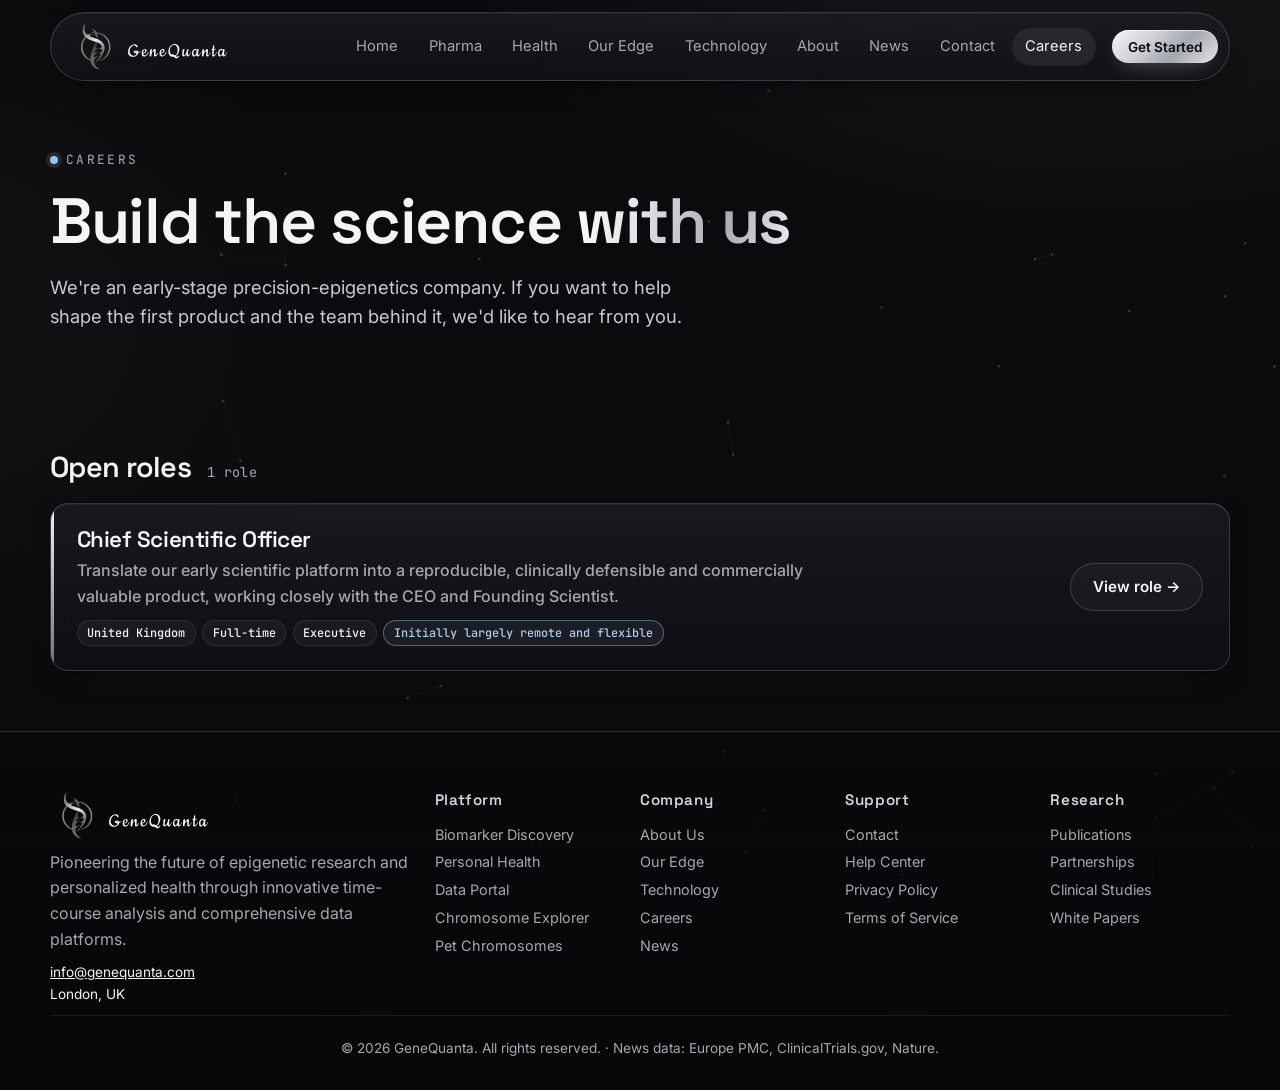
==== commit bbb5fb54: "Add files via upload" ====
--- a/careers.html
+++ b/careers.html
@@ -4,13 +4,13 @@
 <meta charset="utf-8"><meta name="viewport" content="width=device-width,initial-scale=1">
 <title>Careers · GeneQuanta</title>
 <meta name="description" content="Join GeneQuanta. Open roles, including Chief Scientific Officer (United Kingdom, initially remote and flexible).">
-<meta property="og:title" content="Careers at GeneQuanta"><meta property="og:description" content="Open roles at GeneQuanta, a precision-epigenetics company. Apply online."><meta property="og:type" content="website"><meta property="og:image" content="https://double2strand.github.io/genequanta-webpage/assets/img/og-image.png"><meta property="og:image:width" content="1200"><meta property="og:image:height" content="630"><meta property="og:image:alt" content="GeneQuanta logo: a silver DNA double helix through a ring"><meta name="twitter:card" content="summary_large_image"><meta property="og:url" content="https://double2strand.github.io/genequanta-webpage/careers.html"><link rel="canonical" href="https://double2strand.github.io/genequanta-webpage/careers.html">
+<meta property="og:title" content="Careers at GeneQuanta"><meta property="og:description" content="Open roles at GeneQuanta, a precision-epigenetics company. Apply online."><meta property="og:type" content="website"><meta property="og:image" content="https://genequanta.com/assets/img/og-image.png"><meta property="og:image:width" content="1200"><meta property="og:image:height" content="630"><meta property="og:image:alt" content="GeneQuanta logo: a silver DNA double helix through a ring"><meta name="twitter:card" content="summary_large_image"><meta property="og:url" content="https://genequanta.com/careers.html"><link rel="canonical" href="https://genequanta.com/careers.html">
 <meta name="theme-color" content="#0b0b0d">
-<link rel="icon" href="assets/favicon.svg" type="image/svg+xml"><link rel="icon" href="assets/favicon-32.png" sizes="32x32" type="image/png"><link rel="apple-touch-icon" href="assets/apple-touch-icon.png">
+<link rel="icon" href="assets/favicon.svg?v=20261023" type="image/svg+xml"><link rel="icon" href="assets/favicon-32.png?v=20261023" sizes="32x32" type="image/png"><link rel="apple-touch-icon" href="assets/apple-touch-icon.png?v=20261023">
 <link rel="preconnect" href="https://fonts.googleapis.com"><link rel="preconnect" href="https://fonts.gstatic.com" crossorigin>
 <link href="https://fonts.googleapis.com/css2?family=Space+Grotesk:wght@400;500;600;700&family=Inter:wght@300;400;500;600&family=JetBrains+Mono:wght@400;500&display=swap" rel="stylesheet">
-<link rel="stylesheet" href="assets/css/style.css">
-<link rel="stylesheet" href="assets/css/careers.css">
+<link rel="stylesheet" href="assets/css/style.css?v=20261023">
+<link rel="stylesheet" href="assets/css/careers.css?v=20261023">
 <script type="application/ld+json">
 {
  "@context": "https://schema.org/",
@@ -27,8 +27,8 @@
  "hiringOrganization": {
   "@type": "Organization",
   "name": "GeneQuanta Private Ltd",
-  "sameAs": "https://double2strand.github.io/genequanta-webpage/",
-  "logo": "https://double2strand.github.io/genequanta-webpage/assets/img/logo/gq-logo-512.png"
+  "sameAs": "https://genequanta.com/",
+  "logo": "https://genequanta.com/assets/img/logo/gq-logo-512.png"
  },
  "jobLocationType": "TELECOMMUTE",
  "applicantLocationRequirements": {
@@ -43,17 +43,18 @@
   }
  },
  "directApply": true,
- "url": "https://double2strand.github.io/genequanta-webpage/careers.html#chief-scientific-officer"
+ "url": "https://genequanta.com/careers.html#chief-scientific-officer"
 }
 </script>
 </head>
 <body class="careers">
+<svg width="0" height="0" style="position:absolute;width:0;height:0;overflow:hidden" aria-hidden="true" focusable="false"><symbol id="gq-word" viewBox="18 147 158 40"><path d="M93.2 185.1C92.7 184.9 91.7 184.2 91.2 183.7C90.6 183.0 90.0 182.8 88.8 182.8C86.7 182.8 85.1 182.1 83.8 180.8C81.9 178.7 81.4 176.6 81.9 172.7C82.1 171.8 82.3 170.9 82.5 170.4C82.6 170.0 82.9 169.4 83.0 169.0C83.4 167.9 84.4 166.4 85.3 165.4C86.2 164.5 87.3 163.9 88.6 163.5C89.4 163.2 91.3 162.9 92.1 162.9C92.9 162.9 95.0 163.4 95.7 163.8C97.0 164.6 98.0 166.0 98.6 167.9C98.9 168.6 98.9 169.0 98.9 170.8C98.9 173.1 98.8 173.7 98.1 175.6C97.1 178.2 96.4 179.3 94.3 181.1C94.0 181.4 93.8 181.7 93.8 181.9C93.8 182.5 94.5 183.1 95.3 183.1C95.8 183.1 97.0 182.4 97.7 181.7C98.4 180.9 98.8 180.9 98.8 181.7C98.9 182.1 98.8 182.3 98.3 183.0C97.7 183.8 97.1 184.3 96.1 184.8C95.3 185.2 93.9 185.3 93.2 185.1ZM23.7 182.9C22.2 182.6 21.1 182.0 19.9 180.7C19.0 179.9 18.9 179.7 18.5 178.7C18.1 177.7 18.1 177.7 18.2 175.3C18.2 173.2 18.3 172.8 18.6 171.6C19.6 167.2 22.9 164.0 26.9 163.4C29.5 163.1 31.7 163.9 32.8 165.7C33.3 166.6 33.3 167.3 32.8 167.8C32.1 168.4 31.4 168.1 30.8 167.0C30.1 165.6 28.9 164.8 27.5 164.7C26.8 164.6 26.7 164.6 25.8 165.0C23.9 166.0 22.0 168.3 21.2 170.8C20.7 172.2 20.7 172.2 20.7 174.1C20.7 176.0 20.7 176.1 21.1 177.1C22.0 179.3 24.0 181.1 25.9 181.3C26.7 181.4 28.3 181.2 29.0 180.9C29.4 180.8 30.6 179.5 31.2 178.8C31.5 178.3 31.4 177.8 31.1 177.6C30.9 177.5 30.4 177.4 29.8 177.3C28.6 177.2 28.1 177.0 27.5 176.5C26.7 175.7 26.7 174.8 27.5 174.0C28.1 173.3 29.0 173.0 30.4 173.0C32.1 172.9 32.9 173.2 33.8 174.2C34.4 174.9 34.5 174.9 35.0 174.9C35.4 174.9 35.8 174.8 36.3 174.5C37.1 174.0 37.5 173.9 37.6 174.3C37.7 174.7 37.2 175.1 36.0 175.7C34.5 176.5 34.1 176.9 33.7 178.0C33.5 178.4 33.1 179.2 32.8 179.6C31.8 181.0 30.8 181.7 28.6 182.4C27.4 182.9 27.2 182.9 25.8 182.9C24.9 183.0 24.0 182.9 23.7 182.9ZM42.4 182.4C41.3 182.1 41.1 182.0 40.6 181.3C40.0 180.6 39.8 180.2 39.6 178.9C39.4 177.3 39.7 174.8 40.3 173.5C41.2 171.7 43.6 170.4 45.3 170.7C46.1 170.9 46.8 171.4 47.2 172.1C47.8 173.1 47.4 174.6 46.1 175.9C45.3 176.7 44.5 177.2 43.4 177.5C42.4 177.8 42.1 178.1 42.1 178.7C42.1 179.3 42.8 180.4 43.3 180.7C43.9 181.0 44.9 181.0 45.7 180.7C46.9 180.1 47.9 178.9 49.4 176.2C49.9 175.3 50.1 174.9 50.3 174.9C51.2 174.9 49.7 178.3 47.8 180.5C46.5 182.1 44.3 182.9 42.4 182.4ZM60.1 182.4C59.1 181.9 58.9 181.0 59.1 177.6C59.3 175.1 59.2 174.8 58.7 174.4C58.5 174.3 58.3 174.3 57.8 174.6C56.8 175.1 56.4 175.5 56.2 176.0C56.2 176.2 55.8 177.0 55.5 177.7C55.0 178.9 55.0 179.2 54.9 180.5C54.8 181.2 54.7 182.0 54.6 182.1C54.4 182.6 53.5 182.6 52.7 182.2C52.1 182.0 52.0 181.4 52.2 179.6C52.6 176.2 52.6 175.4 52.6 174.1C52.6 172.2 52.8 171.9 54.2 170.9C54.7 170.4 55.2 170.4 55.5 170.8C55.8 171.1 55.8 171.5 55.5 173.2C55.4 173.9 55.4 174.6 55.4 174.8C55.5 175.1 55.6 175.1 56.0 175.1C56.4 175.1 56.5 175.0 56.9 174.2C57.7 172.5 59.1 171.0 59.9 170.8C60.8 170.6 61.5 171.2 61.7 172.1C61.9 172.5 61.7 175.1 61.4 178.8C61.4 179.6 61.4 179.7 61.6 180.0C61.8 180.1 62.0 180.2 62.1 180.2C62.6 180.2 63.3 179.3 64.1 177.9C64.8 176.7 65.3 176.2 65.5 176.5C65.6 176.7 65.5 177.1 64.6 178.9C63.7 180.8 62.8 181.9 61.8 182.3C61.1 182.7 60.7 182.7 60.1 182.4ZM70.5 182.4C70.0 182.2 69.7 182.0 69.1 181.5C68.7 181.1 68.3 180.6 68.2 180.4C67.5 179.1 67.7 175.2 68.5 173.7C69.2 172.5 69.9 171.8 71.1 171.2C72.0 170.8 72.2 170.7 73.0 170.7C74.4 170.7 75.5 171.5 75.7 172.7C76.0 174.7 74.3 176.7 71.8 177.5C70.7 177.8 70.4 178.1 70.4 178.7C70.4 179.6 71.4 180.6 72.6 181.0C73.1 181.1 73.2 181.1 73.8 180.8C75.1 180.2 76.7 178.3 77.9 175.9C78.2 175.3 78.5 174.8 78.6 174.8C78.7 174.8 78.8 174.8 78.9 175.0C79.0 175.3 78.9 175.9 78.2 177.3C77.2 179.5 75.7 181.3 74.3 181.9C73.7 182.2 72.0 182.6 71.5 182.6C71.3 182.6 70.9 182.5 70.5 182.4ZM121.5 182.4C120.6 182.2 120.2 181.9 119.7 180.9C118.9 179.3 118.8 178.0 119.2 175.7C119.5 174.2 119.9 173.4 120.8 172.4C121.6 171.6 122.4 171.1 123.4 170.8C124.3 170.6 124.7 170.7 125.7 171.2C126.7 171.7 127.1 171.7 127.8 171.2C128.5 170.7 128.9 170.8 129.2 171.3C129.4 171.8 129.4 172.5 129.1 174.1C128.6 176.2 128.4 179.2 128.7 179.8C128.8 180.2 128.9 180.2 129.3 180.2C129.6 180.2 129.8 180.2 130.0 180.0C130.4 179.5 131.7 177.4 132.2 176.4C132.8 175.4 133.0 175.2 133.0 175.8C133.0 176.4 132.1 178.6 131.6 179.4C130.3 181.6 129.2 182.5 128.2 182.5C127.4 182.5 126.9 182.2 126.5 181.3C125.9 180.2 125.7 180.2 124.5 181.4C123.6 182.3 123.5 182.4 122.4 182.6C122.2 182.6 121.8 182.5 121.5 182.4ZM152.1 182.4C151.8 182.3 151.4 182.0 151.2 181.7L150.8 181.3L150.9 178.3C151.0 176.7 151.0 174.8 151.1 174.1L151.2 172.9L150.4 172.2C150.0 171.7 149.6 171.3 149.6 171.2C149.6 170.9 149.9 170.6 150.5 170.5C150.8 170.4 151.1 170.3 151.2 170.1C151.5 169.9 151.5 169.7 152.0 167.1C152.3 165.3 152.5 164.8 153.0 164.6C153.4 164.4 153.4 164.4 153.7 164.6C154.1 164.9 154.2 165.5 154.0 168.1C154.0 169.0 154.0 169.9 154.0 170.1C154.0 170.3 154.2 170.5 154.4 170.7L154.8 170.9L155.6 170.6C156.5 170.3 156.8 170.3 157.0 170.7C157.1 171.0 156.7 171.3 155.8 171.6C154.9 171.9 154.1 172.4 153.9 172.8C153.4 173.4 153.0 179.6 153.4 180.2C154.2 181.2 155.7 179.5 157.6 175.4C157.7 175.1 157.9 174.9 158.0 174.9C158.3 174.9 158.2 175.7 157.8 176.8C156.6 179.5 156.1 180.2 155.3 181.1C154.1 182.5 153.2 182.9 152.1 182.4ZM162.7 182.5C161.7 182.3 160.7 181.3 160.4 180.4C160.2 179.6 160.0 177.7 160.1 177.1C160.5 173.8 161.4 172.2 163.6 171.2C164.9 170.5 165.6 170.5 166.8 171.2C167.2 171.4 167.7 171.6 167.8 171.6C168.0 171.6 168.4 171.5 168.8 171.2C169.7 170.8 169.9 170.8 170.2 171.2C170.4 171.5 170.4 171.7 170.3 172.7C170.3 173.3 170.1 174.2 170.0 174.8C169.8 175.4 169.7 176.3 169.7 177.6C169.6 179.4 169.6 179.7 169.8 179.9C170.1 180.4 170.8 180.3 171.2 179.8C171.7 179.2 173.2 176.6 173.4 176.1C173.8 175.2 173.9 175.0 174.1 175.0C174.5 175.0 174.4 175.5 173.6 177.5C172.9 179.3 172.1 180.4 171.2 181.4C170.5 182.1 170.2 182.4 169.8 182.5C168.5 182.8 167.5 182.3 167.3 181.3C167.0 180.4 166.5 180.4 165.4 181.4C164.3 182.4 163.5 182.7 162.7 182.5ZM104.9 182.3C104.3 181.9 104.1 181.7 103.8 180.9C103.5 179.9 103.5 179.3 103.7 177.6C103.8 176.7 103.9 175.4 103.9 174.7C103.9 172.8 104.0 172.2 104.7 171.5C105.8 170.5 106.4 170.3 106.8 170.7C107.1 171.1 107.0 172.4 106.6 173.9C106.1 175.5 106.0 176.3 106.0 178.3C106.0 180.1 106.1 180.4 106.6 180.6C107.3 180.9 108.2 180.0 109.5 177.8C110.3 176.3 110.6 175.3 110.9 173.4C111.0 172.2 111.4 171.4 112.1 170.9C113.0 170.3 113.5 170.7 113.5 171.8C113.5 172.4 113.2 174.0 112.8 175.1C112.6 176.0 112.7 180.0 113.0 180.3C113.4 180.8 113.8 180.5 114.9 178.8C115.5 178.0 116.1 177.0 116.2 176.6C116.4 176.2 116.7 175.6 116.9 175.3C117.2 174.8 117.6 174.6 117.5 175.1C117.5 175.7 115.6 179.7 115.1 180.5C114.7 181.0 113.4 182.1 112.9 182.4C112.3 182.7 111.1 182.4 110.8 181.8C110.7 181.7 110.6 181.3 110.5 180.9C110.3 180.2 109.9 179.8 109.5 179.9C109.4 180.0 109.0 180.3 108.7 180.7C107.9 181.7 107.5 182.1 106.9 182.3C106.2 182.6 105.4 182.5 104.9 182.3ZM135.5 182.3C134.6 181.8 134.5 181.3 134.8 179.5C134.8 179.1 134.9 177.3 135.0 175.6C135.1 172.2 135.1 172.1 136.0 171.3C136.8 170.7 137.3 170.4 137.7 170.6C138.1 170.8 138.2 171.3 137.9 172.7C137.7 174.4 137.7 174.7 138.1 174.7C138.6 174.8 138.9 174.5 139.9 173.1C140.8 171.9 141.7 171.0 142.3 170.8C143.0 170.6 144.0 171.3 144.2 172.1C144.3 172.6 144.0 177.6 143.7 178.9C143.6 179.9 143.8 180.3 144.4 180.4C145.0 180.4 145.5 179.8 146.7 177.6C147.5 176.1 147.7 175.7 147.9 175.7C148.2 175.7 148.2 175.8 148.2 176.3C148.2 176.7 148.0 177.1 147.1 178.7C145.9 180.9 145.3 181.7 144.5 182.2C143.5 182.7 142.2 182.5 141.8 181.8C141.4 180.9 141.2 178.0 141.6 176.5C141.7 176.1 141.7 175.5 141.7 175.3C141.6 174.8 141.2 174.2 140.9 174.2C140.5 174.2 139.5 175.2 138.8 176.2C137.8 177.6 137.5 178.5 137.4 180.3C137.2 182.0 137.0 182.4 136.4 182.5C136.2 182.5 135.8 182.4 135.5 182.3ZM165.0 180.8C165.0 180.7 165.2 180.5 165.3 180.2C165.4 179.9 165.9 178.8 166.4 177.8C167.7 175.2 167.9 174.0 167.2 173.1C166.4 172.2 165.2 172.0 164.2 172.6C163.5 173.1 163.3 173.4 162.7 174.5C162.3 175.3 162.3 175.3 162.3 176.9C162.3 178.5 162.3 178.6 162.7 179.3C162.9 179.7 163.1 180.2 163.2 180.3C163.6 180.8 164.6 181.0 165.0 180.8ZM124.1 180.2C124.4 179.8 124.6 179.5 125.6 177.5C126.6 175.4 126.7 174.2 126.2 173.3C125.7 172.4 124.3 172.0 123.4 172.4C122.4 172.9 121.5 174.5 121.2 176.0C120.9 177.6 121.6 180.1 122.5 180.6C123.0 180.9 123.6 180.7 124.1 180.2ZM93.4 180.0C94.5 179.2 95.0 178.4 96.0 175.8C96.2 175.1 96.3 171.5 96.1 170.3C96.0 169.1 95.1 167.1 94.3 166.1C94.0 165.7 93.5 165.2 93.0 164.9L92.2 164.4L90.8 164.4C89.4 164.4 89.3 164.5 88.4 164.9C86.5 165.8 85.4 167.3 84.5 170.0C84.1 171.5 84.1 171.6 84.1 173.4C84.1 175.3 84.1 175.3 84.5 176.5C85.0 177.7 85.9 179.2 86.3 179.3C86.6 179.4 87.2 179.4 88.0 179.2C88.4 179.1 88.9 179.0 89.1 179.1C89.6 179.2 90.4 179.6 90.8 180.0C91.7 180.7 92.4 180.8 93.4 180.0ZM43.3 176.4C43.9 176.2 44.8 175.4 45.1 174.6C45.6 173.4 45.4 172.4 44.7 172.1C43.8 171.8 43.0 172.5 42.3 174.0C41.8 175.3 41.8 175.9 42.1 176.2C42.4 176.5 42.6 176.6 43.3 176.4ZM72.0 176.2C72.7 175.8 73.4 175.0 73.6 174.0C73.9 173.0 73.5 172.1 72.6 172.1C71.7 172.1 71.1 172.7 70.5 174.3C70.0 175.6 70.0 176.0 70.6 176.4C70.9 176.6 71.3 176.5 72.0 176.2ZM31.2 175.6C31.9 175.1 31.1 173.9 30.2 174.2C29.8 174.3 29.5 174.8 29.6 175.1C29.7 175.7 30.7 175.9 31.2 175.6Z" fill="currentColor" fill-rule="evenodd"/></symbol></svg>
 <a class="skip" href="#main">Skip to content</a>
 <canvas id="bg-net" aria-hidden="true"></canvas>
 <header class="nav glass" id="top">
-  <a href="index.html#home" class="brand" aria-label="GeneQuanta home"><img src="assets/img/logo/gq-logo-horizontal.svg" alt="" width="133" height="40"></a>
+  <a href="index.html#home" class="brand" aria-label="GeneQuanta home"><img class="brand-mark" src="assets/img/logo/gq-mark.svg?v=20261023" alt="" width="46" height="40"><svg class="brand-word" viewBox="0 0 158 40" width="83" height="21" aria-hidden="true" focusable="false"><use href="#gq-word"/></svg></a>
   <nav aria-label="Primary"><button class="burger" aria-expanded="false" aria-controls="navlinks" aria-label="Menu"><span></span><span></span></button>
-    <ul id="navlinks"><li><a href="index.html#home">Home</a></li><li><a href="index.html#services">Services</a></li><li><a href="index.html#technology">Technology</a></li><li><a href="index.html#about">About</a></li><li><a href="index.html#news">News</a></li><li><a href="index.html#contact">Contact</a></li><li><a href="careers.html" class="on" aria-current="page">Careers</a></li></ul></nav>
+    <ul id="navlinks"><li><a href="index.html#home">Home</a></li><li><a href="index.html#pharma">Pharma</a></li><li><a href="index.html#health">Health</a></li><li><a href="index.html#edge">Our Edge</a></li><li><a href="index.html#technology">Technology</a></li><li><a href="index.html#about">About</a></li><li><a href="index.html#news">News</a></li><li><a href="index.html#contact">Contact</a></li><li><a href="careers.html" class="on" aria-current="page">Careers</a></li></ul></nav>
   <a href="index.html#contact" class="btn btn-sm">Get Started</a>
 </header>
 <main id="main">
@@ -101,16 +102,16 @@
 </main>
 <footer class="foot">
   <div class="foot-grid">
-    <div><a href="index.html#home" class="brand" aria-label="GeneQuanta home"><img src="assets/img/logo/gq-logo-horizontal.svg" alt="" width="160" height="48"></a><p class="muted">Pioneering the future of epigenetic research and personalized health through innovative time-course analysis and comprehensive data platforms.</p><p class="small"><a href="mailto:info@genequanta.com">info@genequanta.com</a><br>London, UK</p></div>
-    <div><h5>Platform</h5><a href="index.html#technology">Data Portal</a><a href="index.html#services">Testing Kits</a><a href="index.html#technology">Research Tools</a><a href="index.html#technology">API Documentation</a></div>
-    <div><h5>Company</h5><a href="index.html#about">About Us</a><a href="index.html#technology">Technology</a><a href="careers.html">Careers</a><a href="index.html#news">News</a></div>
+    <div><a href="index.html#home" class="brand" aria-label="GeneQuanta home"><img class="brand-mark" src="assets/img/logo/gq-mark.svg?v=20261023" alt="" width="55" height="48"><svg class="brand-word" viewBox="0 0 158 40" width="100" height="25" aria-hidden="true" focusable="false"><use href="#gq-word"/></svg></a><p class="muted">Pioneering the future of epigenetic research and personalized health through innovative time-course analysis and comprehensive data platforms.</p><p class="small"><a href="mailto:info@genequanta.com">info@genequanta.com</a><br>London, UK</p></div>
+    <div><h5>Platform</h5><a href="index.html#pharma">Biomarker Discovery</a><a href="index.html#health">Personal Health</a><a href="index.html#technology">Data Portal</a><a href="index.html#explorer">Chromosome Explorer</a><a href="index.html#explorer?species=dog">Pet Chromosomes</a></div>
+    <div><h5>Company</h5><a href="index.html#about">About Us</a><a href="index.html#edge">Our Edge</a><a href="index.html#technology">Technology</a><a href="careers.html">Careers</a><a href="index.html#news">News</a></div>
     <div><h5>Support</h5><a href="index.html#contact">Contact</a><a href="index.html#contact">Help Center</a><a href="index.html#contact">Privacy Policy</a><a href="index.html#contact">Terms of Service</a></div>
-    <div><h5>Research</h5><a href="index.html#news">Publications</a><a href="index.html#contact">Partnerships</a><a href="index.html#news">Clinical Studies</a><a href="index.html#contact">White Papers</a></div>
+    <div><h5>Research</h5><a href="index.html#news">Publications</a><a href="index.html#pharma">Partnerships</a><a href="index.html#news">Clinical Studies</a><a href="index.html#contact">White Papers</a></div>
   </div>
   <p class="copy small muted">© <span id="yr">2026</span> GeneQuanta. All rights reserved. · News data: Europe PMC, ClinicalTrials.gov, Nature.</p>
 </footer>
-<script src="assets/js/jobs.js"></script>
-<script src="assets/js/careers-config.js"></script>
-<script src="assets/js/careers.js"></script>
+<script src="assets/js/jobs.js?v=20261023"></script>
+<script src="assets/js/careers-config.js?v=20261023"></script>
+<script src="assets/js/careers.js?v=20261023"></script>
 </body>
 </html>
--- a/assets/css/style.css
+++ b/assets/css/style.css
@@ -17,7 +17,7 @@
 .btn-sm{padding:.55rem 1rem;font-size:.85rem}
 /* nav */
 .nav{position:fixed;top:12px;left:50%;transform:translateX(-50%);width:min(1180px,calc(100% - 24px));display:flex;align-items:center;gap:1rem;padding:.6rem .7rem .6rem 1.1rem;z-index:50;border-radius:999px}
-.brand{display:flex;align-items:center;gap:.55rem;text-decoration:none;font:600 1.15rem var(--h)}.brand b{color:var(--a);font-weight:600}.brand img{display:block;height:34px;width:auto}
+.brand{display:flex;align-items:center;gap:.55rem;text-decoration:none;font:600 1.15rem var(--h)}.brand b{color:var(--a);font-weight:600}
 .nav nav{margin-left:auto}.nav ul{display:flex;gap:.2rem;list-style:none}.nav ul a{display:block;padding:.45rem .85rem;border-radius:999px;text-decoration:none;color:var(--mut);font-size:.92rem;transition:.2s}.nav ul a:hover,.nav ul a.on{color:var(--ink);background:rgba(255,255,255,0.069)}
 .burger{display:none;background:none;border:0;width:40px;height:40px;cursor:pointer}.burger span{display:block;height:2px;width:22px;margin:5px auto;background:var(--ink);transition:.3s}
 /* hero */
@@ -135,8 +135,8 @@
 ::selection{background:rgba(214,218,226,.28);color:#fff}
 h1,h2,h3,h4,h5{color:var(--ink)}
 .nav{background:rgba(12,12,14,.72);border-color:var(--line2);box-shadow:0 10px 30px -14px rgba(0,0,0,.8),inset 0 1px 0 rgba(255,255,255,.05)}
-.brand{gap:.6rem}.brand img{height:44px;width:auto}
-.foot .brand img{height:48px}
+.brand{gap:.6rem}
+
 .nav ul a{color:var(--mut)}.nav ul a:hover,.nav ul a.on{color:var(--ink);background:rgba(255,255,255,.07)}
 .burger span{background:var(--ink)}
 .eyebrow{color:var(--sil3)}
@@ -180,6 +180,120 @@
 .li-link:hover{color:#fff;border-color:rgba(214,218,226,.5);box-shadow:0 8px 18px -10px rgba(214,218,226,.4)}
 .hero::after{content:"";position:absolute;inset:auto 0 0 0;height:160px;background:linear-gradient(180deg,transparent,var(--bg));pointer-events:none}
 .hero-inner,.scroll-cue{z-index:1}
-@media (max-width:760px){.brand img{height:34px}.nav ul{border-color:var(--line2);background:#111114}}
+@media (max-width:760px){.nav ul{border-color:var(--line2);background:#111114}}
 @media (max-width:760px){#helix{opacity:.36}}
-@media (min-width:761px){.nav .brand img{height:48px}}
+/* Brand lockup: raster/vector mark + inline wordmark coloured by CSS (never white-on-white) */
+.nav,.foot{--brand-ink:#fcfcfc}
+.brand{--bh:44px;gap:calc(var(--bh)*.097);color:var(--brand-ink,var(--ink))}
+.brand .brand-mark{display:block;height:var(--bh);width:calc(var(--bh)*1.139);flex:none}
+.brand .brand-word{display:block;height:calc(var(--bh)*.528);width:calc(var(--bh)*2.086);flex:none;color:var(--brand-ink,var(--ink));fill:currentColor;overflow:visible}
+.foot .brand{--bh:48px}
+@media (min-width:761px){.nav .brand{--bh:48px}}
+@media (max-width:760px){.nav .brand{--bh:34px}}
+
+/* ===== Strata round (2026-10-23): two strata, pharma flow, health/pets, black box ===== */
+.p-catch{font:600 1.05rem var(--f,inherit);letter-spacing:-.01em;background:var(--silver-text,var(--silver));-webkit-background-clip:text;background-clip:text;color:transparent;margin:.2rem 0 .6rem}
+.stratum .head{max-width:780px}
+/* pillars */
+.pillars{display:grid;grid-template-columns:1fr 1fr;gap:1.2rem}
+.pillar{display:flex;flex-direction:column;gap:.35rem;padding:1.8rem;text-decoration:none;color:var(--ink);position:relative;overflow:hidden;transition:transform .35s cubic-bezier(.2,.7,.2,1),border-color .3s,box-shadow .35s}
+.pillar::after{content:"";position:absolute;inset:auto -20% -60% -20%;height:70%;background:radial-gradient(closest-side,color-mix(in srgb,var(--pc) 22%,transparent),transparent);opacity:.35;transition:opacity .4s;pointer-events:none}
+.pillar:hover,.pillar:focus-visible{transform:translateY(-4px);border-color:color-mix(in srgb,var(--pc) 55%,transparent)}
+.pillar:hover::after,.pillar:focus-visible::after{opacity:.9}
+.pillar h3{font-size:1.5rem;margin:.2rem 0 0}
+.pillar p{color:var(--mut)}.pillar .p-catch{color:transparent}
+.pillar .link{margin-top:auto;padding-top:.6rem}
+.pillar:hover .link{text-decoration:underline}
+.p-tag{color:var(--pc);font-size:.74rem;letter-spacing:.14em;text-transform:uppercase}
+.p-art{width:100%;max-width:300px;height:auto;margin:.6rem 0 .4rem;overflow:visible}
+.p-art circle{fill:var(--pc)}.p-dots circle{opacity:.85}
+.p-line,.p-wave{fill:none;stroke:var(--pc);stroke-width:2;stroke-dasharray:6 7;animation:gqDash 1.6s linear infinite}
+.p-panel rect{fill:color-mix(in srgb,var(--pc) 14%,transparent);stroke:var(--pc);stroke-width:1.5}.p-panel path{stroke:var(--sil2);stroke-width:2;stroke-linecap:round}
+.pillar:hover .p-dots circle{animation:gqPulse 1.2s ease-in-out infinite}
+.p-dots circle:nth-child(2){animation-delay:.15s}.p-dots circle:nth-child(3){animation-delay:.3s}.p-dots circle:nth-child(4){animation-delay:.45s}
+@keyframes gqDash{to{stroke-dashoffset:-26}}
+@keyframes gqPulse{50%{opacity:.35}}
+/* pharma flow */
+.flow{padding:2rem 2rem 1.6rem;position:relative}
+.flow-steps{list-style:none;display:grid;grid-template-columns:repeat(5,1fr);gap:1rem;position:relative;z-index:1}
+.flow-steps li{display:flex;flex-direction:column;gap:.25rem;padding:1rem;border:1px solid var(--line2);border-radius:14px;background:rgba(11,11,13,.6);opacity:.35;transform:translateY(10px);transition:opacity .6s,transform .6s,border-color .6s;transition-delay:calc(var(--i)*260ms + 200ms)}
+.flow-steps li b{font:600 1rem var(--f,inherit)}.flow-steps li small{color:var(--mut);font-size:.82rem;line-height:1.35}
+.fs-n{color:var(--acc,#9cc2e6);font-size:.72rem;letter-spacing:.14em}
+.flow.in .flow-steps li{opacity:1;transform:none}
+.flow.in .flow-steps li:nth-child(4){border-color:rgba(156,194,230,.5);box-shadow:0 0 0 1px rgba(156,194,230,.15),0 10px 30px -14px rgba(156,194,230,.5)}
+.flow-steps li:hover{border-color:rgba(156,194,230,.55)}
+.flow-rail{position:absolute;left:2rem;right:2rem;top:3.4rem;height:2px;background:linear-gradient(90deg,transparent,rgba(214,218,226,.25) 8%,rgba(214,218,226,.25) 92%,transparent);z-index:0}
+.flow-rail i{position:absolute;top:-3px;left:0;width:8px;height:8px;border-radius:50%;background:#9cc2e6;box-shadow:0 0 12px 2px rgba(156,194,230,.7);opacity:0}
+.flow.in .flow-rail i{animation:gqTravel 4.8s linear infinite}
+.flow.in .flow-rail i:nth-child(2){animation-delay:1.6s}.flow.in .flow-rail i:nth-child(3){animation-delay:3.2s}
+@keyframes gqTravel{0%{left:0;opacity:0}8%{opacity:1}92%{opacity:1}100%{left:calc(100% - 8px);opacity:0}}
+.diffz{margin-top:1.6rem}
+#diffz-svg{width:100%;max-width:880px;height:auto;display:block;margin:0 auto}
+#diffz-svg .c{fill:#6c7078}#diffz-svg .d{fill:#d4d6da}#diffz-svg .d.hot{fill:#f08a9c}
+#diffz-svg .z{fill:rgba(156,194,230,.10);stroke:rgba(156,194,230,.55);stroke-dasharray:3 4}
+#diffz-svg text{fill:#a4a8b0;font:500 11px var(--m,monospace);letter-spacing:.08em}
+#diffz-svg .zl{fill:#9cc2e6}
+#diffz-svg rect.c,#diffz-svg rect.d{transform-box:fill-box;transform-origin:bottom;transform:scaleY(.08);transition:transform .9s cubic-bezier(.2,.7,.2,1)}
+.flow.in #diffz-svg rect.c,.flow.in #diffz-svg rect.d{transform:none}
+#diffz-svg .z{opacity:0;transition:opacity .8s 1.4s}.flow.in #diffz-svg .z{opacity:1}
+.diffz figcaption{display:flex;flex-wrap:wrap;gap:.4rem 1rem;align-items:center;color:var(--mut);margin-top:.6rem}
+.diffz .lg{display:inline-block;width:10px;height:10px;border-radius:2px;margin-right:-.6rem}.lg.c{background:#6c7078}.lg.d{background:#f08a9c}.lg.z{border:1px dashed #9cc2e6;background:rgba(156,194,230,.1)}
+.diffz em{margin-left:auto;color:var(--dim);font-style:normal}
+.cards2{display:grid;grid-template-columns:1fr 1fr;gap:1.2rem;margin-top:1.2rem}
+.partner .p-catch{font-size:.95rem;margin:0 0 .3rem}
+/* health */
+.h-grid{display:grid;grid-template-columns:1fr 1.1fr;gap:1.2rem;align-items:start}
+.lenses{display:grid;gap:1rem}
+.lens{padding:1.2rem 1.3rem 1.2rem 3rem;position:relative;transition:border-color .3s,transform .3s}
+.lens:hover{border-color:color-mix(in srgb,var(--lc) 55%,transparent);transform:translateX(4px)}
+.lens h4{color:var(--lc);margin-bottom:.25rem}.lens p{color:var(--mut);font-size:.93rem}
+.l-dot{position:absolute;left:1.2rem;top:1.45rem;width:12px;height:12px;border-radius:50%;background:var(--lc);box-shadow:0 0 0 4px color-mix(in srgb,var(--lc) 18%,transparent)}
+.pets{margin:1.6rem 0 1.2rem;padding:1.6rem 1.8rem;display:grid;grid-template-columns:auto 1fr;gap:1.4rem;align-items:center;background:linear-gradient(120deg,rgba(217,182,96,.07),rgba(20,20,24,.7) 45%,rgba(92,203,184,.06))}
+.pets h3{font-size:1.45rem;margin:.3rem 0 .4rem}.pets p{color:var(--mut)}.pets .cta{margin-top:1rem}
+.paw{width:72px;height:72px;fill:#d9b660;opacity:.9}
+.pets.in .paw{animation:gqPaw 3.2s ease-in-out 1s infinite}
+@keyframes gqPaw{0%,100%{transform:rotate(0)}10%{transform:rotate(-10deg) translateY(-3px)}20%{transform:rotate(6deg)}30%{transform:none}}
+.explorer.flash .karyo{animation:gqFlash 1.4s ease-out}
+@keyframes gqFlash{0%{box-shadow:0 0 0 2px rgba(217,182,96,.8),0 0 40px -6px rgba(217,182,96,.6)}100%{box-shadow:var(--sh)}}
+/* black box */
+.bbox{display:grid;grid-template-columns:1.15fr 1fr;gap:2rem;padding:2rem;align-items:center;overflow:hidden}
+.bb-stage{position:relative;pointer-events:none;min-height:510px;display:flex;flex-direction:column;justify-content:flex-end;align-items:center}
+.bb-box{position:relative;width:min(340px,92%);height:150px;z-index:2}
+.bb-body{position:absolute;inset:34px 0 0;border-radius:6px 6px 14px 14px;background:linear-gradient(180deg,#121215,#050506);border:1px solid rgba(214,218,226,.28);box-shadow:inset 0 1px 0 rgba(255,255,255,.08),0 30px 50px -24px #000;display:grid;place-items:center}
+.bb-body span{color:var(--sil4);font-size:.72rem;letter-spacing:.2em;text-transform:uppercase}
+.bb-lid{position:absolute;left:-4%;right:-4%;top:0;height:40px;border-radius:10px;background:linear-gradient(180deg,#26262b,#0e0e11);border:1px solid rgba(214,218,226,.35);box-shadow:inset 0 1px 0 rgba(255,255,255,.14);transform-origin:8% 100%;transition:transform .9s cubic-bezier(.5,-.3,.3,1),opacity .5s .45s;display:grid;place-items:center;z-index:3}
+.bb-lid span{font:700 1.2rem var(--f,inherit);color:var(--sil3);transition:opacity .4s}
+.bbox.open .bb-lid,html:not(.js) .bb-lid{transform:translate(45%,-120%) rotate(16deg);opacity:0}
+.bbox.open .bb-lid span{opacity:0}
+.bb-layers{position:absolute;left:50%;bottom:132px;width:min(380px,96%);transform:translateX(-50%);display:flex;flex-direction:column-reverse;gap:8px;z-index:1}
+.bb-l{display:grid;grid-template-columns:1fr auto;grid-template-areas:"art who" "lab lab";gap:.1rem .6rem;padding:.5rem .8rem;border-radius:10px;border:1px solid var(--line2);background:rgba(20,20,24,.92);transition:opacity .6s,transform .9s cubic-bezier(.2,.7,.2,1);transition-delay:calc(.5s + var(--i)*.14s)}
+.js .bbox:not(.open) .bb-l{opacity:0;transform:translateY(calc(40px + var(--i)*34px)) scale(.9);transition-delay:0s}
+.bb-art{grid-area:art;display:flex;gap:6px;align-items:center;min-height:16px;font:500 .74rem var(--m,monospace);color:var(--sil3);letter-spacing:.12em;white-space:nowrap;overflow:hidden}
+.bb-art b{color:#f08a9c}
+.bb-lab{grid-area:lab;font-size:.82rem;color:var(--ink)}
+.bb-who{grid-area:who;font-size:.66rem;letter-spacing:.12em;text-transform:uppercase;color:var(--dim);align-self:center}
+.bb-l.gq{border-color:rgba(156,194,230,.35)}.bb-l.gq .bb-who{color:#9cc2e6}
+.l-me .bb-art i{width:9px;height:9px;border-radius:50%;border:1.5px solid var(--sil3)}.l-me .bb-art i.m{background:var(--sil2)}
+.l-hist .bb-art i{font-style:normal;font-size:.62rem;width:24px;height:16px;border-radius:8px;display:grid;place-items:center;background:rgba(92,203,184,.14);color:#5ccbb8;letter-spacing:0}
+.l-hist .bb-art i:nth-child(2n){background:rgba(156,194,230,.14);color:#9cc2e6}.l-hist .bb-art i:nth-child(3){background:rgba(217,182,96,.14);color:#d9b660}.l-hist .bb-art i:nth-child(4){background:rgba(240,138,156,.14);color:#f08a9c}
+.l-chrom .bb-art i{flex:1;height:8px;border-radius:4px;background:#2c2c32}.l-chrom .bb-art i.o{background:linear-gradient(90deg,#d9b660,#f0d48d)}
+.l-zone .bb-art i{flex:1;height:10px;border-radius:3px;background:#24242a}.l-zone .bb-art i.on{background:#9cc2e6;box-shadow:0 0 12px rgba(156,194,230,.6)}
+.bbox.open .l-zone .bb-art i.on{animation:gqGlow 2.4s ease-in-out 2s infinite}
+@keyframes gqGlow{50%{opacity:.45}}
+.l-time .bb-art i{font-style:normal;flex:1;text-align:center;font-size:.62rem;border-bottom:2px solid;border-image:var(--silver) 1;padding-bottom:2px}
+.bb-copy p{color:var(--mut);margin-bottom:.8rem}.bb-copy .p-catch{font-size:1.5rem;color:transparent}
+.compare{margin-top:1.2rem;padding:1.4rem 1.6rem;overflow-x:auto}
+.compare table{width:100%;border-collapse:collapse;min-width:0}
+.compare caption{text-align:left;margin-bottom:.8rem}
+.compare th,.compare td{text-align:left;padding:.8rem .9rem;border-bottom:1px solid var(--line);vertical-align:top;font-size:.94rem}
+.compare thead th{font:600 .8rem var(--m,monospace);letter-spacing:.14em;text-transform:uppercase;color:var(--dim)}
+.compare thead th:last-child{color:#9cc2e6}
+.compare tbody th{color:var(--sil2);font-weight:600;white-space:nowrap}
+.compare td:nth-child(2){color:var(--dim)}
+.compare td:last-child{color:var(--ink);background:linear-gradient(90deg,rgba(156,194,230,.07),transparent)}
+.compare tbody tr{transition:background .25s}.compare tbody tr:hover{background:rgba(255,255,255,.03)}
+.compare .note{margin-top:.8rem}
+@media (max-width:1100px) and (min-width:761px){.nav ul a{padding:.4rem .5rem;font-size:.84rem}.nav .btn-sm{padding:.5rem .8rem}}
+@media (max-width:980px){.flow-steps{grid-template-columns:repeat(3,1fr)}.flow-rail{display:none}.bbox,.h-grid{grid-template-columns:1fr}}
+@media (max-width:760px){.pillars,.cards2{grid-template-columns:1fr}.flow{padding:1.2rem}.flow-steps{grid-template-columns:1fr;gap:.6rem}.flow-steps li{padding:.8rem 1rem .8rem 2.6rem;position:relative}.flow-steps li::before{content:"";position:absolute;left:1.1rem;top:-.65rem;bottom:-.65rem;width:2px;background:rgba(214,218,226,.2)}.flow-steps li:first-child::before{top:50%}.flow-steps li:last-child::before{bottom:50%}.flow-steps li::after{content:"";position:absolute;left:calc(1.1rem - 4px);top:calc(50% - 5px);width:10px;height:10px;border-radius:50%;background:#9cc2e6}.diffz em{margin-left:0;width:100%}.pets{grid-template-columns:1fr;padding:1.3rem}.paw{width:52px;height:52px}.bbox{padding:1.2rem;gap:1rem}.bb-stage{min-height:480px}.bb-box{height:120px}.bb-layers{bottom:100px}.compare{padding:1rem}.compare th,.compare td{padding:.6rem .5rem;font-size:.86rem}.compare tbody th{white-space:normal}.bb-copy .p-catch{font-size:1.25rem}}
+@media (prefers-reduced-motion:reduce){.flow-steps li,.bb-l{opacity:1;transform:none}#diffz-svg rect.c,#diffz-svg rect.d{transform:none}#diffz-svg .z{opacity:1}.flow-rail i{display:none}.bbox .bb-lid{transform:translate(45%,-120%) rotate(16deg);opacity:0}.bbox .bb-lid span{opacity:0}.bbox .bb-l{opacity:1;transform:none}.pillar:hover,.lens:hover{transform:none}}
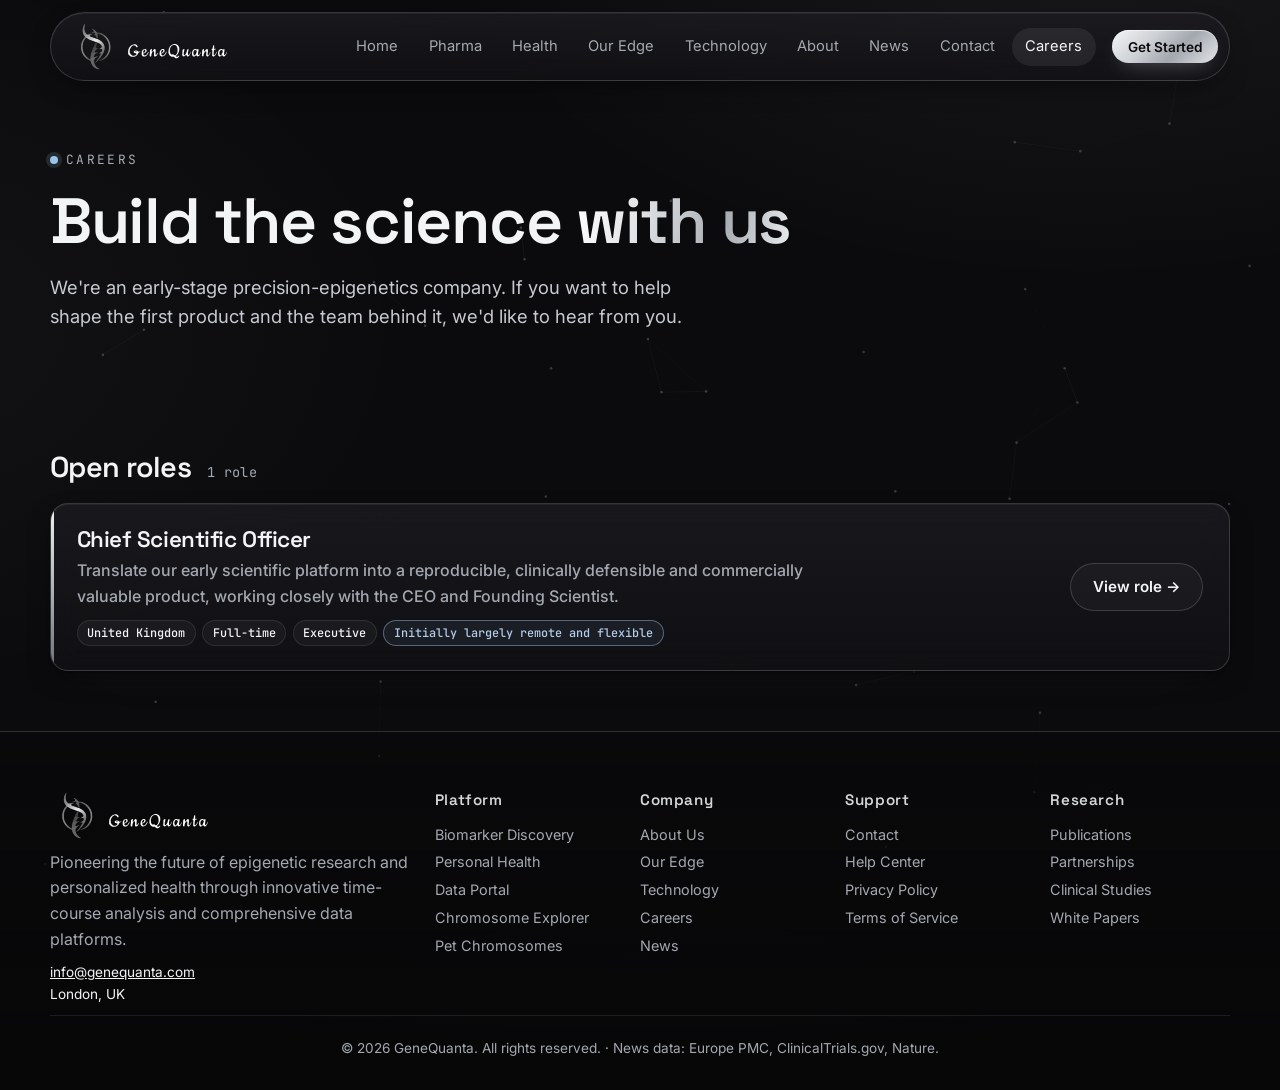
==== commit 6738904a: "Add files via upload" ====
--- a/careers.html
+++ b/careers.html
@@ -6,11 +6,11 @@
 <meta name="description" content="Join GeneQuanta. Open roles, including Chief Scientific Officer (United Kingdom, initially remote and flexible).">
 <meta property="og:title" content="Careers at GeneQuanta"><meta property="og:description" content="Open roles at GeneQuanta, a precision-epigenetics company. Apply online."><meta property="og:type" content="website"><meta property="og:image" content="https://genequanta.com/assets/img/og-image.png"><meta property="og:image:width" content="1200"><meta property="og:image:height" content="630"><meta property="og:image:alt" content="GeneQuanta logo: a silver DNA double helix through a ring"><meta name="twitter:card" content="summary_large_image"><meta property="og:url" content="https://genequanta.com/careers.html"><link rel="canonical" href="https://genequanta.com/careers.html">
 <meta name="theme-color" content="#0b0b0d">
-<link rel="icon" href="assets/favicon.svg?v=20261023" type="image/svg+xml"><link rel="icon" href="assets/favicon-32.png?v=20261023" sizes="32x32" type="image/png"><link rel="apple-touch-icon" href="assets/apple-touch-icon.png?v=20261023">
+<link rel="icon" href="assets/favicon.svg?v=20261023b" type="image/svg+xml"><link rel="icon" href="assets/favicon-32.png?v=20261023b" sizes="32x32" type="image/png"><link rel="apple-touch-icon" href="assets/apple-touch-icon.png?v=20261023b">
 <link rel="preconnect" href="https://fonts.googleapis.com"><link rel="preconnect" href="https://fonts.gstatic.com" crossorigin>
 <link href="https://fonts.googleapis.com/css2?family=Space+Grotesk:wght@400;500;600;700&family=Inter:wght@300;400;500;600&family=JetBrains+Mono:wght@400;500&display=swap" rel="stylesheet">
-<link rel="stylesheet" href="assets/css/style.css?v=20261023">
-<link rel="stylesheet" href="assets/css/careers.css?v=20261023">
+<link rel="stylesheet" href="assets/css/style.css?v=20261023b">
+<link rel="stylesheet" href="assets/css/careers.css?v=20261023b">
 <script type="application/ld+json">
 {
  "@context": "https://schema.org/",
@@ -52,7 +52,7 @@
 <a class="skip" href="#main">Skip to content</a>
 <canvas id="bg-net" aria-hidden="true"></canvas>
 <header class="nav glass" id="top">
-  <a href="index.html#home" class="brand" aria-label="GeneQuanta home"><img class="brand-mark" src="assets/img/logo/gq-mark.svg?v=20261023" alt="" width="46" height="40"><svg class="brand-word" viewBox="0 0 158 40" width="83" height="21" aria-hidden="true" focusable="false"><use href="#gq-word"/></svg></a>
+  <a href="index.html#home" class="brand" aria-label="GeneQuanta home"><img class="brand-mark" src="assets/img/logo/gq-mark.svg?v=20261023b" alt="" width="46" height="40"><svg class="brand-word" viewBox="0 0 158 40" width="83" height="21" aria-hidden="true" focusable="false"><use href="#gq-word"/></svg></a>
   <nav aria-label="Primary"><button class="burger" aria-expanded="false" aria-controls="navlinks" aria-label="Menu"><span></span><span></span></button>
     <ul id="navlinks"><li><a href="index.html#home">Home</a></li><li><a href="index.html#pharma">Pharma</a></li><li><a href="index.html#health">Health</a></li><li><a href="index.html#edge">Our Edge</a></li><li><a href="index.html#technology">Technology</a></li><li><a href="index.html#about">About</a></li><li><a href="index.html#news">News</a></li><li><a href="index.html#contact">Contact</a></li><li><a href="careers.html" class="on" aria-current="page">Careers</a></li></ul></nav>
   <a href="index.html#contact" class="btn btn-sm">Get Started</a>
@@ -102,7 +102,7 @@
 </main>
 <footer class="foot">
   <div class="foot-grid">
-    <div><a href="index.html#home" class="brand" aria-label="GeneQuanta home"><img class="brand-mark" src="assets/img/logo/gq-mark.svg?v=20261023" alt="" width="55" height="48"><svg class="brand-word" viewBox="0 0 158 40" width="100" height="25" aria-hidden="true" focusable="false"><use href="#gq-word"/></svg></a><p class="muted">Pioneering the future of epigenetic research and personalized health through innovative time-course analysis and comprehensive data platforms.</p><p class="small"><a href="mailto:info@genequanta.com">info@genequanta.com</a><br>London, UK</p></div>
+    <div><a href="index.html#home" class="brand" aria-label="GeneQuanta home"><img class="brand-mark" src="assets/img/logo/gq-mark.svg?v=20261023b" alt="" width="55" height="48"><svg class="brand-word" viewBox="0 0 158 40" width="100" height="25" aria-hidden="true" focusable="false"><use href="#gq-word"/></svg></a><p class="muted">Pioneering the future of epigenetic research and personalized health through innovative time-course analysis and comprehensive data platforms.</p><p class="small"><a href="mailto:info@genequanta.com">info@genequanta.com</a><br>London, UK</p></div>
     <div><h5>Platform</h5><a href="index.html#pharma">Biomarker Discovery</a><a href="index.html#health">Personal Health</a><a href="index.html#technology">Data Portal</a><a href="index.html#explorer">Chromosome Explorer</a><a href="index.html#explorer?species=dog">Pet Chromosomes</a></div>
     <div><h5>Company</h5><a href="index.html#about">About Us</a><a href="index.html#edge">Our Edge</a><a href="index.html#technology">Technology</a><a href="careers.html">Careers</a><a href="index.html#news">News</a></div>
     <div><h5>Support</h5><a href="index.html#contact">Contact</a><a href="index.html#contact">Help Center</a><a href="index.html#contact">Privacy Policy</a><a href="index.html#contact">Terms of Service</a></div>
@@ -110,8 +110,8 @@
   </div>
   <p class="copy small muted">© <span id="yr">2026</span> GeneQuanta. All rights reserved. · News data: Europe PMC, ClinicalTrials.gov, Nature.</p>
 </footer>
-<script src="assets/js/jobs.js?v=20261023"></script>
-<script src="assets/js/careers-config.js?v=20261023"></script>
-<script src="assets/js/careers.js?v=20261023"></script>
+<script src="assets/js/jobs.js?v=20261023b"></script>
+<script src="assets/js/careers-config.js?v=20261023b"></script>
+<script src="assets/js/careers.js?v=20261023b"></script>
 </body>
 </html>
--- a/assets/css/style.css
+++ b/assets/css/style.css
@@ -297,3 +297,9 @@
 @media (max-width:980px){.flow-steps{grid-template-columns:repeat(3,1fr)}.flow-rail{display:none}.bbox,.h-grid{grid-template-columns:1fr}}
 @media (max-width:760px){.pillars,.cards2{grid-template-columns:1fr}.flow{padding:1.2rem}.flow-steps{grid-template-columns:1fr;gap:.6rem}.flow-steps li{padding:.8rem 1rem .8rem 2.6rem;position:relative}.flow-steps li::before{content:"";position:absolute;left:1.1rem;top:-.65rem;bottom:-.65rem;width:2px;background:rgba(214,218,226,.2)}.flow-steps li:first-child::before{top:50%}.flow-steps li:last-child::before{bottom:50%}.flow-steps li::after{content:"";position:absolute;left:calc(1.1rem - 4px);top:calc(50% - 5px);width:10px;height:10px;border-radius:50%;background:#9cc2e6}.diffz em{margin-left:0;width:100%}.pets{grid-template-columns:1fr;padding:1.3rem}.paw{width:52px;height:52px}.bbox{padding:1.2rem;gap:1rem}.bb-stage{min-height:480px}.bb-box{height:120px}.bb-layers{bottom:100px}.compare{padding:1rem}.compare th,.compare td{padding:.6rem .5rem;font-size:.86rem}.compare tbody th{white-space:normal}.bb-copy .p-catch{font-size:1.25rem}}
 @media (prefers-reduced-motion:reduce){.flow-steps li,.bb-l{opacity:1;transform:none}#diffz-svg rect.c,#diffz-svg rect.d{transform:none}#diffz-svg .z{opacity:1}.flow-rail i{display:none}.bbox .bb-lid{transform:translate(45%,-120%) rotate(16deg);opacity:0}.bbox .bb-lid span{opacity:0}.bbox .bb-l{opacity:1;transform:none}.pillar:hover,.lens:hover{transform:none}}
+/* Video round */
+.vcard{margin:0 0 1.6rem;padding:.6rem;border-radius:var(--r);overflow:hidden}
+.vcard video{display:block;width:100%;height:auto;aspect-ratio:16/9;border-radius:calc(var(--r) - 6px);background:#0b0b0d}
+.vcard figcaption{display:flex;gap:.8rem;align-items:baseline;flex-wrap:wrap;padding:.7rem .5rem .2rem;color:var(--dim);font-size:.85rem}
+.vcard figcaption .mono{color:var(--acc);font-size:.72rem;letter-spacing:.18em;text-transform:uppercase}
+@media (max-width:760px){.vcard{padding:.35rem}.vcard figcaption{font-size:.8rem}}
